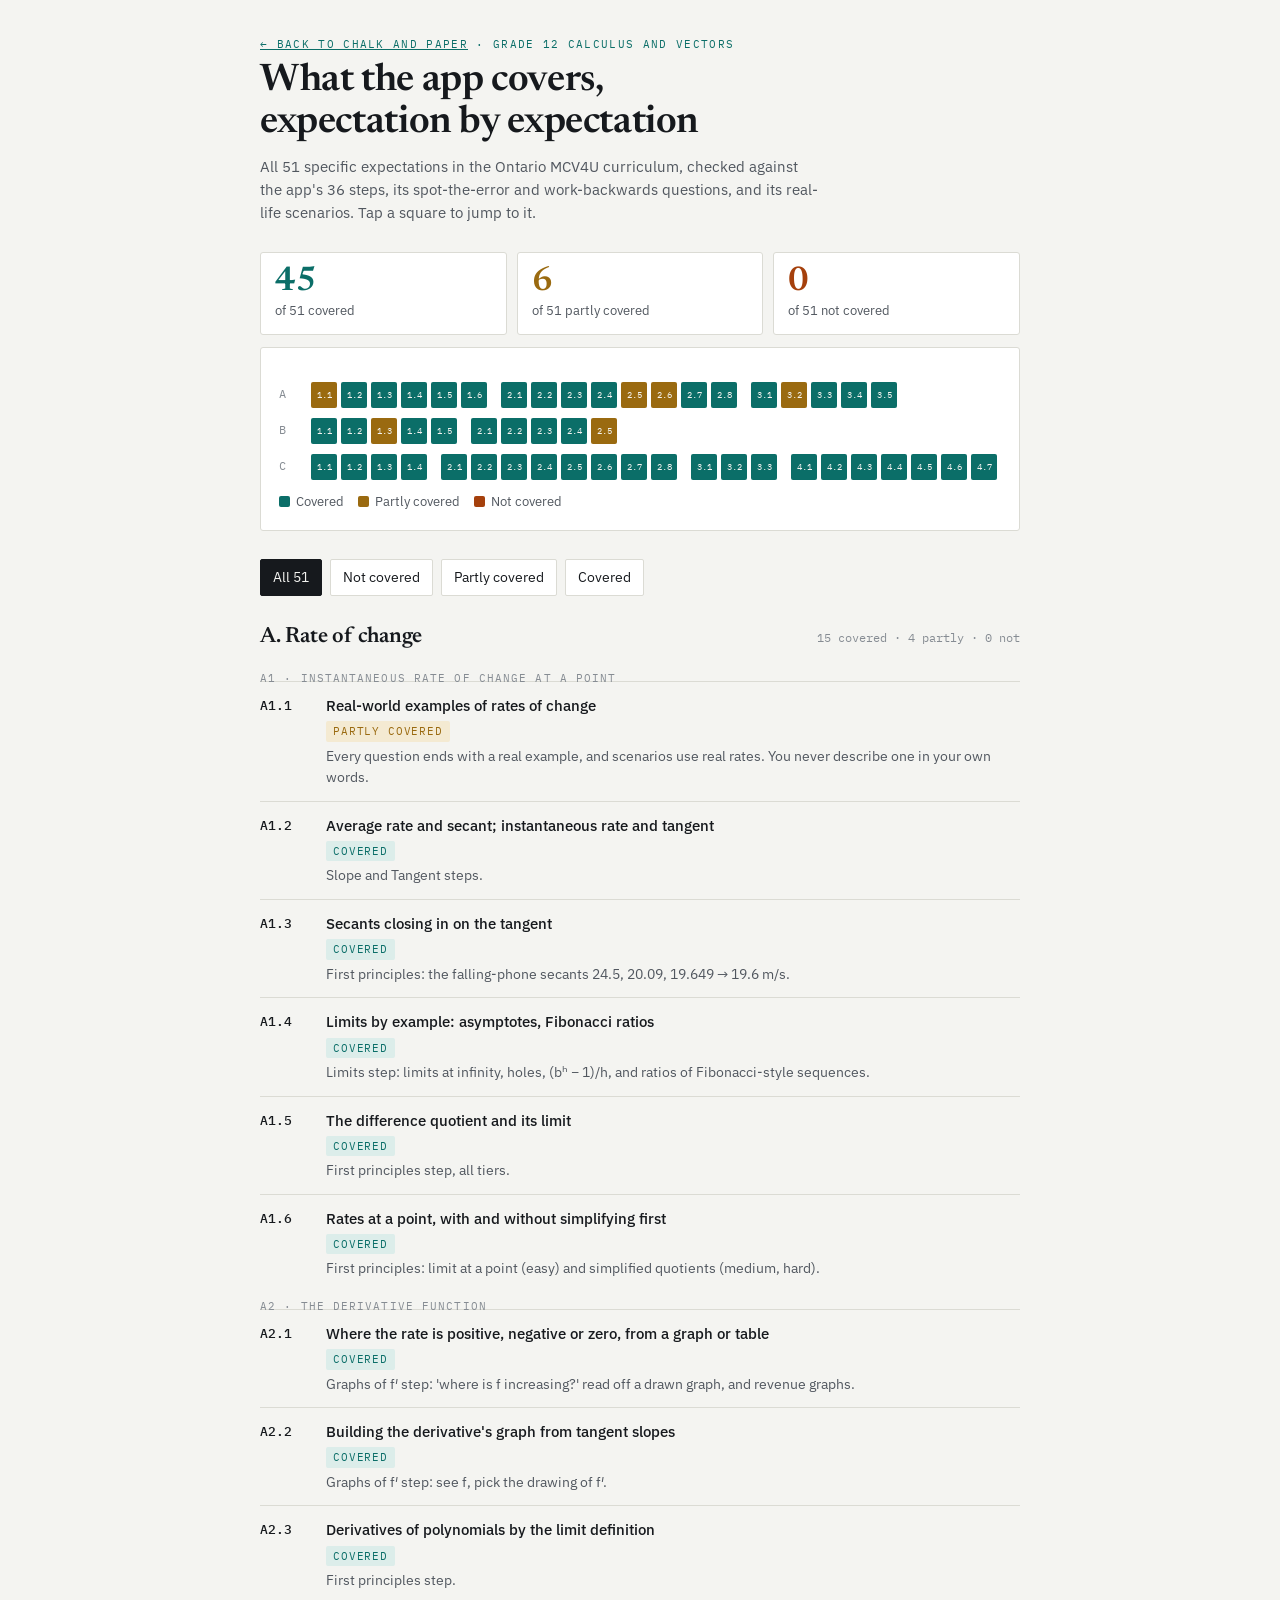
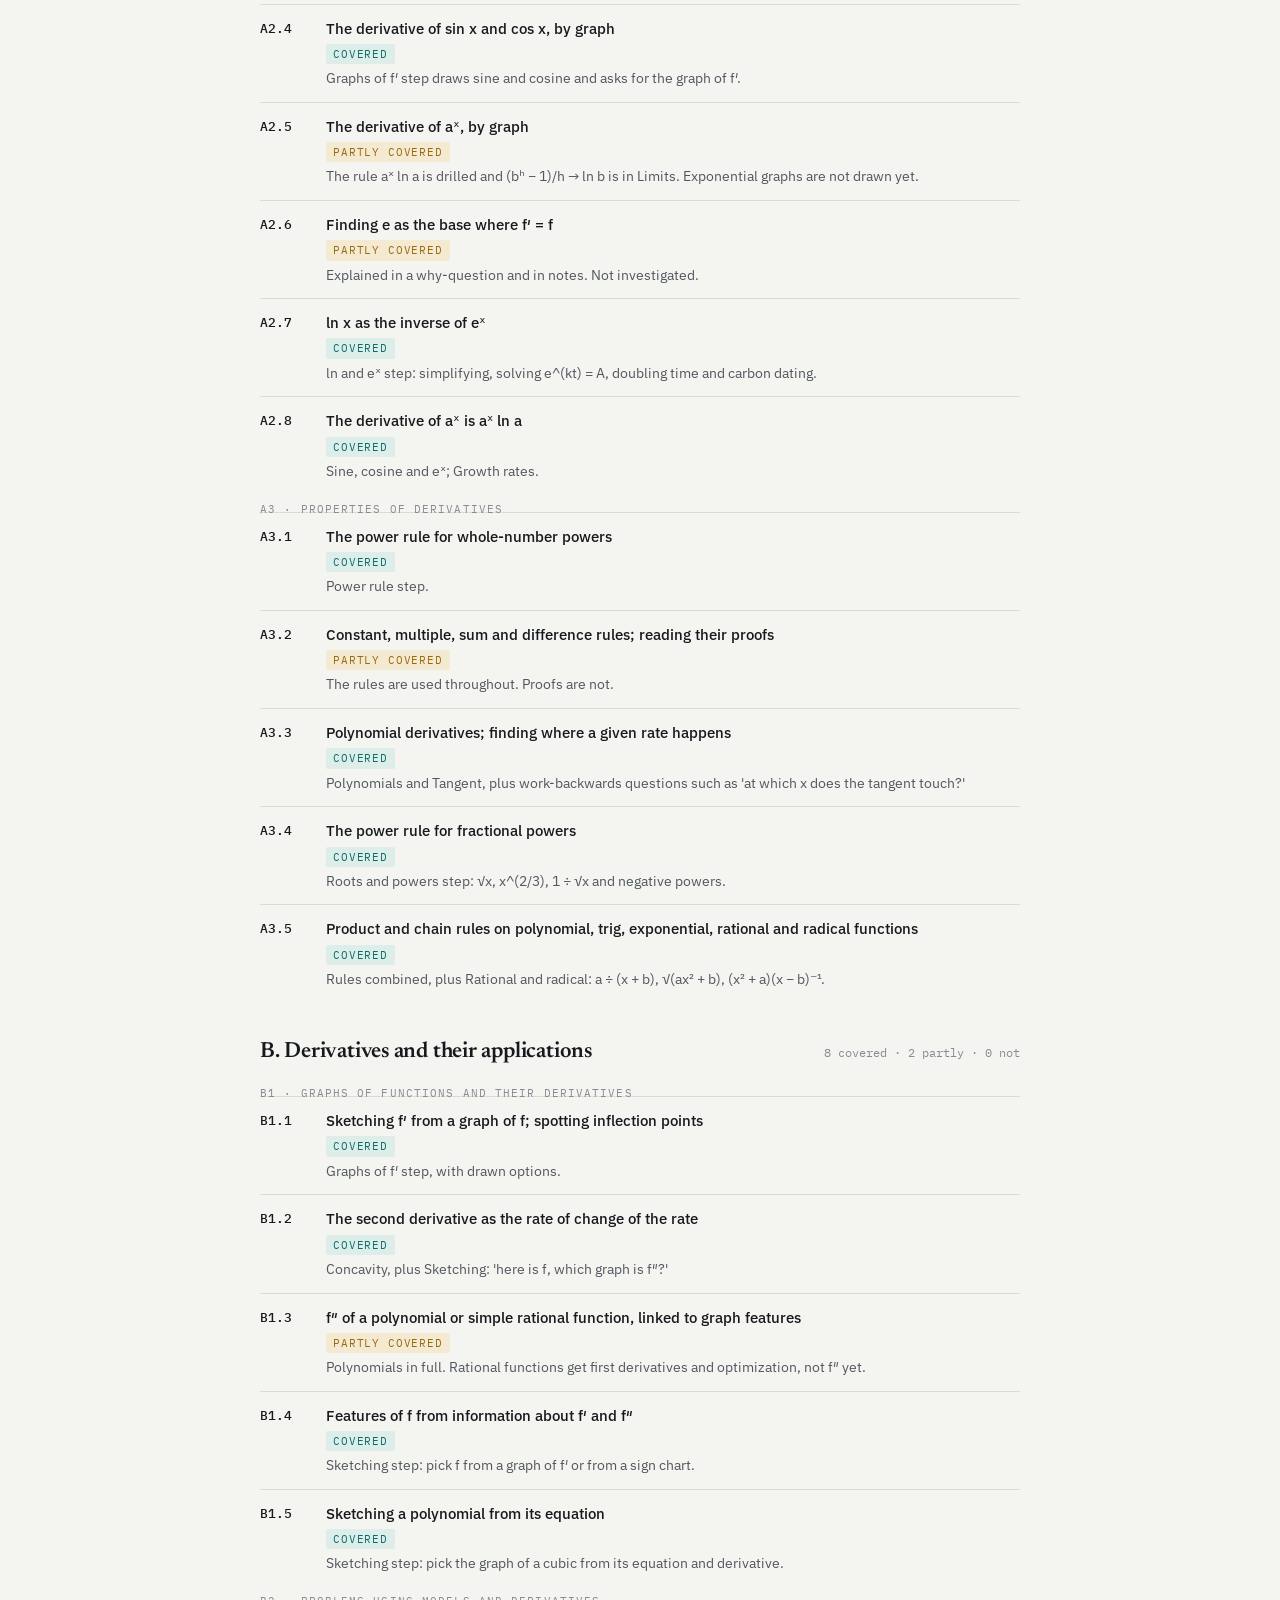
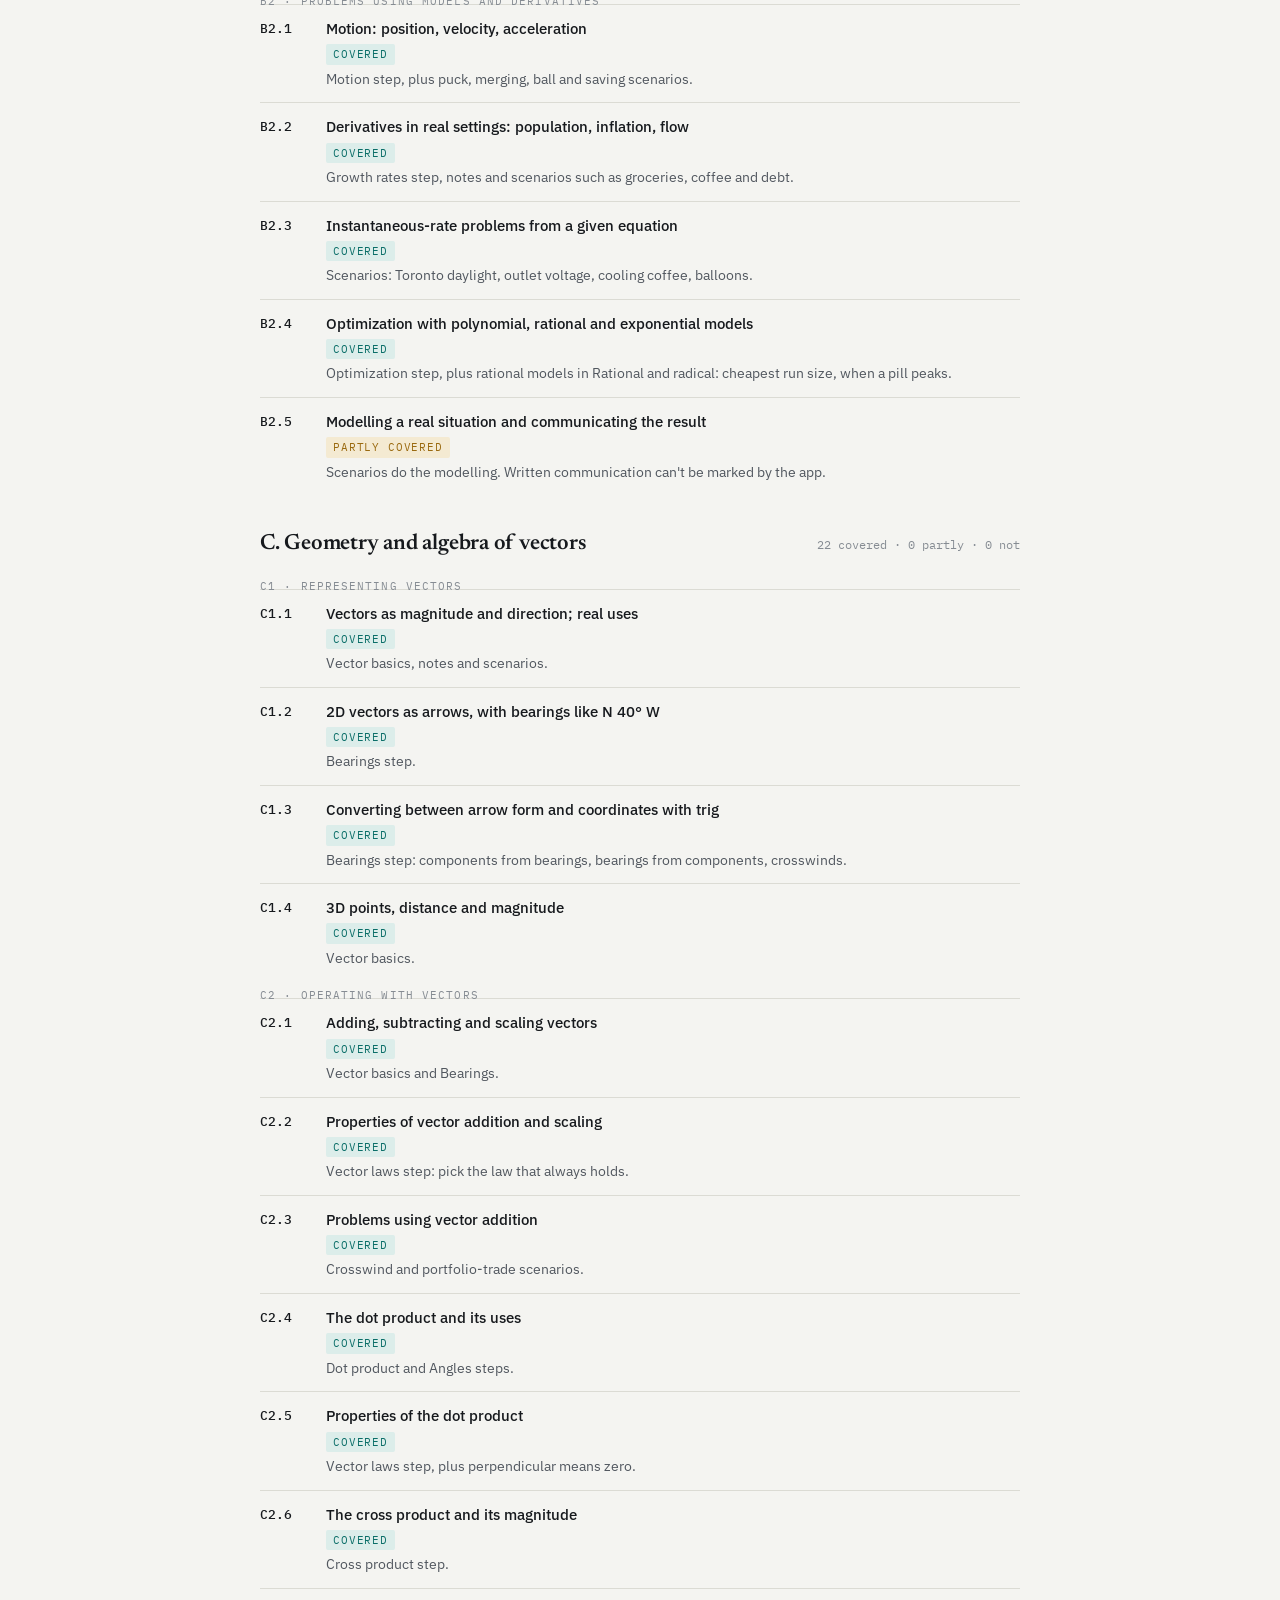
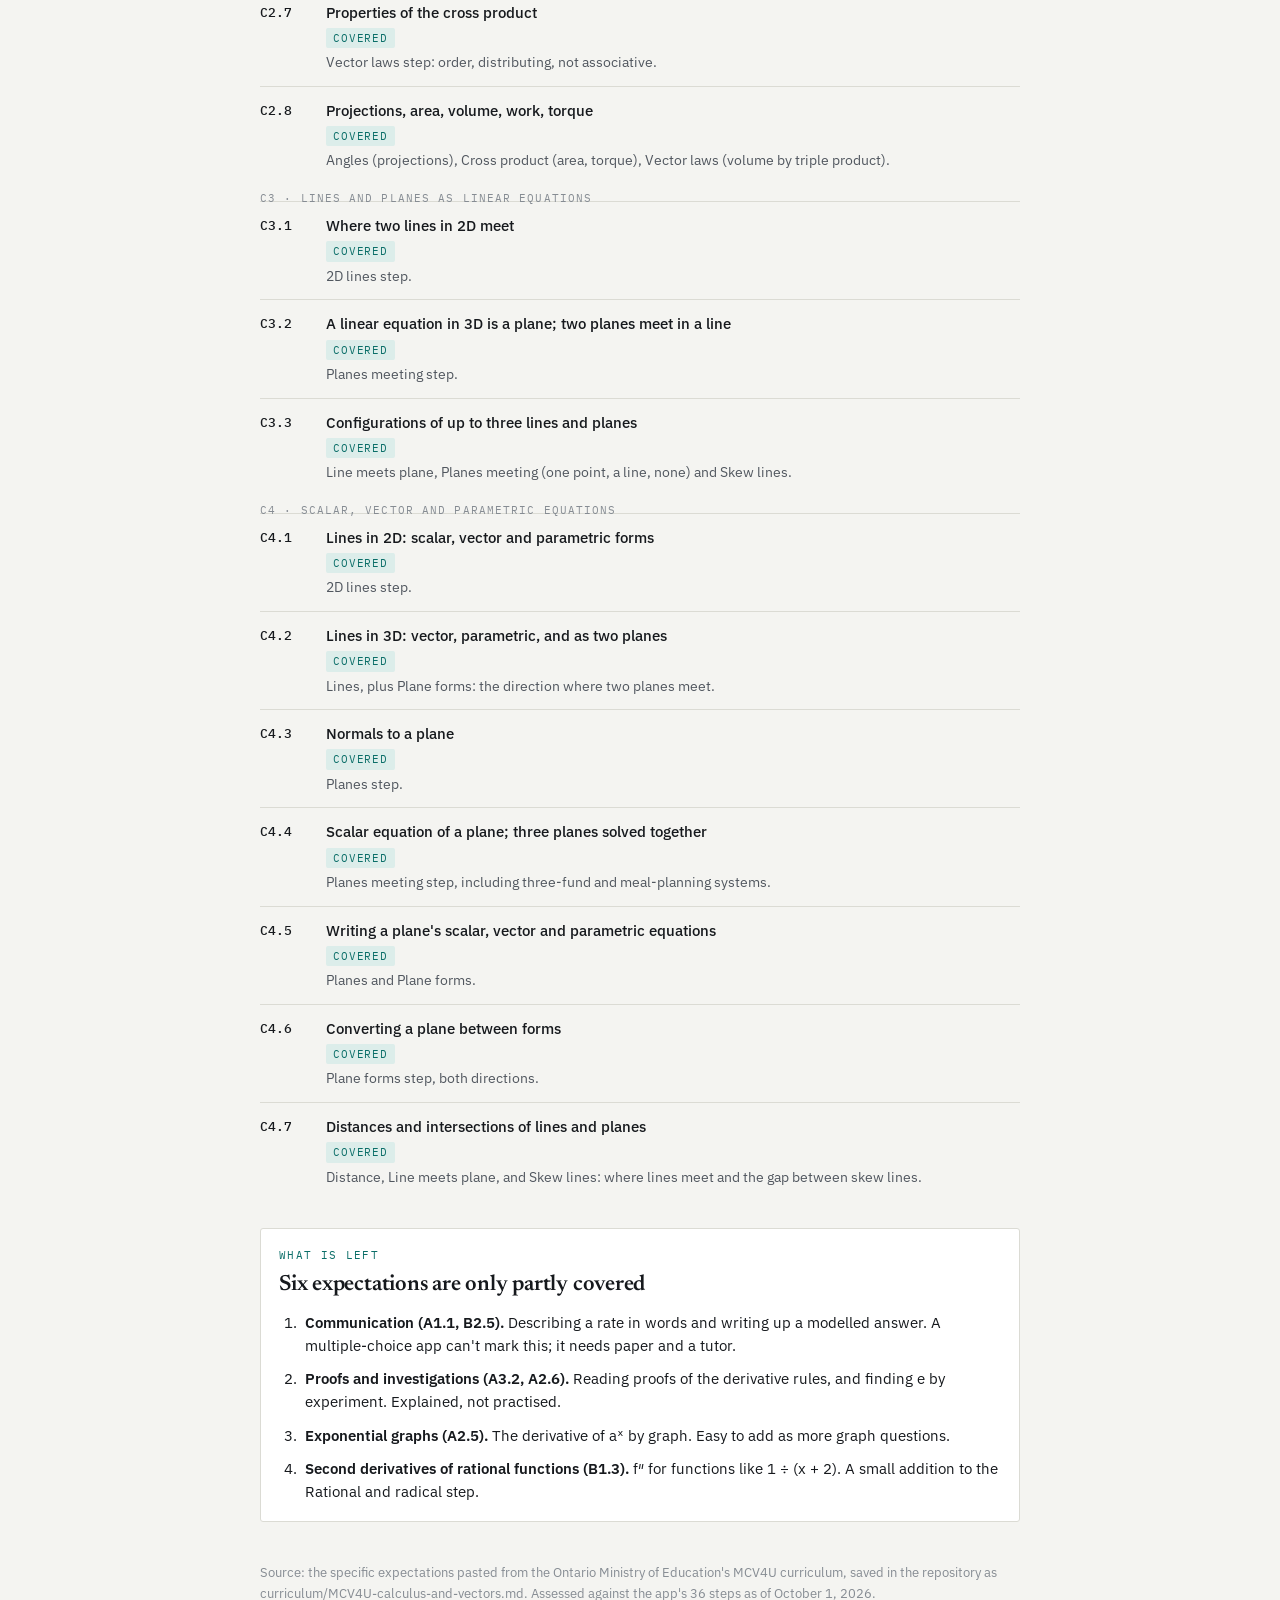
==== docs/coverage.html @ a07ef265 "Put the MCV4U coverage map on the site, linked from Progress and Units Co-Authored-By: Claude Opus 5" ====
<!doctype html>
<html lang="en">
<head>
<meta charset="utf-8">
<meta name="viewport" content="width=device-width, initial-scale=1, viewport-fit=cover">
<title>MCV4U Coverage Map · Chalk and Paper</title>
<meta name="description" content="All 51 Ontario MCV4U specific expectations, and what Chalk and Paper covers.">
<link rel="icon" href="icon.svg" type="image/svg+xml">
<meta name="theme-color" content="#0B6E68">
<link rel="preconnect" href="https://fonts.googleapis.com">
<link rel="preconnect" href="https://fonts.gstatic.com" crossorigin>
<link rel="stylesheet" href="https://fonts.googleapis.com/css2?family=Newsreader:opsz,wght@6..72,500;6..72,600&family=IBM+Plex+Sans:wght@400;500;600&family=IBM+Plex+Mono:wght@400;500&display=swap">
<style>
/* Layout: one reading column; a 51-cell strip as the at-a-glance map, then strands as lists of expectations with a status pill each. */
:root {
  --bg: #F4F4F1; --surface: #FFFFFF; --ink: #16191D; --ink-2: #51575F; --ink-3: #868C93; --line: #DBDBD4;
  --accent: #0B6E68; --accent-soft: #DCEDEA;
  --part: #9A6A10; --part-soft: #F4EAD2;
  --miss: #A5400C; --miss-soft: #F6E4D8;
  --serif: "Newsreader", Georgia, "Times New Roman", serif;
  --sans: "IBM Plex Sans", system-ui, -apple-system, "Segoe UI", sans-serif;
  --mono: "IBM Plex Mono", ui-monospace, Menlo, Consolas, monospace;
}
@media (prefers-color-scheme: dark) { :root:not([data-theme="light"]) {
  --bg: #121419; --surface: #1A1D22; --ink: #E8E9EA; --ink-2: #A9AEB4; --ink-3: #7B8188; --line: #2C3138;
  --accent: #4FC7BC; --accent-soft: #15302D; --part: #DDB45E; --part-soft: #2E2612; --miss: #F0894A; --miss-soft: #33200F; color-scheme: dark } }
:root[data-theme="dark"] {
  --bg: #121419; --surface: #1A1D22; --ink: #E8E9EA; --ink-2: #A9AEB4; --ink-3: #7B8188; --line: #2C3138;
  --accent: #4FC7BC; --accent-soft: #15302D; --part: #DDB45E; --part-soft: #2E2612; --miss: #F0894A; --miss-soft: #33200F; color-scheme: dark }
* { box-sizing: border-box }
body { background: var(--bg); color: var(--ink); font-family: var(--sans); font-size: 15px; line-height: 1.55; padding-inline: 16px; padding-block: 28px 64px }
.wrap { max-width: 760px; margin: 0 auto; display: flex; flex-direction: column; gap: 28px }
h1, h2 { font-family: var(--serif); font-weight: 600; text-wrap: balance; margin: 0; letter-spacing: -.01em }
h1 { font-size: clamp(28px, 6vw, 38px); line-height: 1.1 }
h2 { font-size: 22px; line-height: 1.2 }
.eyebrow { font-family: var(--mono); font-size: 11px; letter-spacing: .12em; text-transform: uppercase; color: var(--accent); margin: 0 0 8px }
.lede { color: var(--ink-2); max-width: 62ch; margin: 10px 0 0 }
.panel { background: var(--surface); border: 1px solid var(--line); border-radius: 3px; padding: 18px }
/* totals */
.totals { display: grid; grid-template-columns: repeat(3, minmax(0, 1fr)); gap: 10px }
.tot { display: flex; flex-direction: column; gap: 2px; padding: 12px 14px; border-radius: 3px; border: 1px solid var(--line); background: var(--surface) }
.tot .n { font-family: var(--serif); font-size: 34px; font-weight: 600; line-height: 1; font-variant-numeric: tabular-nums }
.tot .k { font-size: 13px; color: var(--ink-2) }
.tot.c .n { color: var(--accent) } .tot.p .n { color: var(--part) } .tot.m .n { color: var(--miss) }
/* the strip */
.strip { display: flex; flex-direction: column; gap: 10px; margin-top: 16px }
.srow { display: grid; grid-template-columns: 22px minmax(0, 1fr); gap: 10px; align-items: center }
.srow .lab { font-family: var(--mono); font-size: 12px; color: var(--ink-3) }
.cells { display: flex; flex-wrap: wrap; gap: 4px }
.cell { width: 26px; height: 26px; border-radius: 2px; border: 0; padding: 0; cursor: pointer; font-family: var(--mono); font-size: 8.5px; color: var(--bg); display: flex; align-items: center; justify-content: center; text-decoration: none }
.cell.c { background: var(--accent) } .cell.p { background: var(--part) } .cell.m { background: var(--miss) }
.cell:focus-visible, .chip:focus-visible { outline: 2px solid var(--ink); outline-offset: 2px }
.gap { width: 6px }
.legend { display: flex; flex-wrap: wrap; gap: 14px; font-size: 13px; color: var(--ink-2); margin-top: 12px }
.legend i { display: inline-block; width: 11px; height: 11px; border-radius: 2px; margin-right: 6px; vertical-align: -1px }
/* filter */
.chips { display: flex; flex-wrap: wrap; gap: 8px }
.chip { font: inherit; font-size: 13.5px; padding: 7px 12px; min-height: 36px; border-radius: 2px; border: 1px solid var(--line); background: var(--surface); color: var(--ink); cursor: pointer }
.chip[aria-pressed="true"] { background: var(--ink); color: var(--bg); border-color: var(--ink) }
/* strands */
.strand { display: flex; flex-direction: column; gap: 14px }
.shead { display: flex; justify-content: space-between; align-items: baseline; gap: 12px; flex-wrap: wrap }
.shead .sum { font-family: var(--mono); font-size: 12px; color: var(--ink-3) }
.group { font-family: var(--mono); font-size: 11px; letter-spacing: .1em; text-transform: uppercase; color: var(--ink-3); margin: 6px 0 -6px }
.ex { display: grid; grid-template-columns: 52px minmax(0, 1fr); gap: 4px 14px; padding: 12px 0; border-top: 1px solid var(--line) }
.ex .code { font-family: var(--mono); font-size: 13px; font-weight: 500; padding-top: 2px; font-variant-numeric: tabular-nums }
.ex .body { min-width: 0; display: flex; flex-direction: column; gap: 4px }
.ex .what { font-weight: 500 }
.ex .note { color: var(--ink-2); font-size: 14px }
.pill { align-self: flex-start; font-family: var(--mono); font-size: 10.5px; letter-spacing: .08em; text-transform: uppercase; padding: 2px 7px; border-radius: 2px }
.pill.c { background: var(--accent-soft); color: var(--accent) } .pill.p { background: var(--part-soft); color: var(--part) } .pill.m { background: var(--miss-soft); color: var(--miss) }
.ex.flash { animation: flash 1.4s ease-out }
@keyframes flash { from { background: var(--accent-soft) } to { background: transparent } }
@media (prefers-reduced-motion: reduce) { .ex.flash { animation: none } }
/* next */
ol.next { margin: 12px 0 0; padding-left: 22px; display: flex; flex-direction: column; gap: 10px }
ol.next li { padding-left: 4px }
ol.next b { font-weight: 600 }
.small { font-size: 13px; color: var(--ink-3) }
@media (max-width: 480px) { .tot .n { font-size: 28px } .ex { grid-template-columns: 44px minmax(0, 1fr) } }
</style>
</head>
<body>

<div class="wrap">
  <header>
    <p class="eyebrow"><a href="./#progress" style="color:inherit">← Back to Chalk and Paper</a> · Grade 12 Calculus and Vectors</p>
    <h1>What the app covers, expectation by expectation</h1>
    <p class="lede">All 51 specific expectations in the Ontario MCV4U curriculum, checked against the app's 36 steps, its spot-the-error and work-backwards questions, and its real-life scenarios. Tap a square to jump to it.</p>
  </header>

  <section aria-label="Totals">
    <div class="totals" id="totals"></div>
    <div class="panel" style="margin-top:12px">
      <div class="strip" id="strip"></div>
      <div class="legend"><span><i style="background:var(--accent)"></i>Covered</span><span><i style="background:var(--part)"></i>Partly covered</span><span><i style="background:var(--miss)"></i>Not covered</span></div>
    </div>
  </section>

  <section aria-label="Filter" class="chips" id="chips"></section>

  <div id="strands" style="display:flex;flex-direction:column;gap:36px"></div>

  <section class="panel">
    <p class="eyebrow">What is left</p>
    <h2>Six expectations are only partly covered</h2>
    <ol class="next">
      <li><b>Communication (A1.1, B2.5).</b> Describing a rate in words and writing up a modelled answer. A multiple-choice app can't mark this; it needs paper and a tutor.</li>
      <li><b>Proofs and investigations (A3.2, A2.6).</b> Reading proofs of the derivative rules, and finding e by experiment. Explained, not practised.</li>
      <li><b>Exponential graphs (A2.5).</b> The derivative of aˣ by graph. Easy to add as more graph questions.</li>
      <li><b>Second derivatives of rational functions (B1.3).</b> f″ for functions like 1 ÷ (x + 2). A small addition to the Rational and radical step.</li>
    </ol>
  </section>

  <p class="small">Source: the specific expectations pasted from the Ontario Ministry of Education's MCV4U curriculum, saved in the repository as curriculum/MCV4U-calculus-and-vectors.md. Assessed against the app's 36 steps as of October 1, 2026.</p>
</div>

<script>
const STRANDS = {
  A: { name: "Rate of change", groups: { A1: "Instantaneous rate of change at a point", A2: "The derivative function", A3: "Properties of derivatives" } },
  B: { name: "Derivatives and their applications", groups: { B1: "Graphs of functions and their derivatives", B2: "Problems using models and derivatives" } },
  C: { name: "Geometry and algebra of vectors", groups: { C1: "Representing vectors", C2: "Operating with vectors", C3: "Lines and planes as linear equations", C4: "Scalar, vector and parametric equations" } }
};
/* s: c covered, p partly, m missing */
const EX = [
  ["A1.1", "p", "Real-world examples of rates of change", "Every question ends with a real example, and scenarios use real rates. You never describe one in your own words."],
  ["A1.2", "c", "Average rate and secant; instantaneous rate and tangent", "Slope and Tangent steps."],
  ["A1.3", "c", "Secants closing in on the tangent", "First principles: the falling-phone secants 24.5, 20.09, 19.649 → 19.6 m/s."],
  ["A1.4", "c", "Limits by example: asymptotes, Fibonacci ratios", "Limits step: limits at infinity, holes, (bʰ − 1)/h, and ratios of Fibonacci-style sequences."],
  ["A1.5", "c", "The difference quotient and its limit", "First principles step, all tiers."],
  ["A1.6", "c", "Rates at a point, with and without simplifying first", "First principles: limit at a point (easy) and simplified quotients (medium, hard)."],
  ["A2.1", "c", "Where the rate is positive, negative or zero, from a graph or table", "Graphs of f′ step: 'where is f increasing?' read off a drawn graph, and revenue graphs."],
  ["A2.2", "c", "Building the derivative's graph from tangent slopes", "Graphs of f′ step: see f, pick the drawing of f′."],
  ["A2.3", "c", "Derivatives of polynomials by the limit definition", "First principles step."],
  ["A2.4", "c", "The derivative of sin x and cos x, by graph", "Graphs of f′ step draws sine and cosine and asks for the graph of f′."],
  ["A2.5", "p", "The derivative of aˣ, by graph", "The rule aˣ ln a is drilled and (bʰ − 1)/h → ln b is in Limits. Exponential graphs are not drawn yet."],
  ["A2.6", "p", "Finding e as the base where f′ = f", "Explained in a why-question and in notes. Not investigated."],
  ["A2.7", "c", "ln x as the inverse of eˣ", "ln and eˣ step: simplifying, solving e^(kt) = A, doubling time and carbon dating."],
  ["A2.8", "c", "The derivative of aˣ is aˣ ln a", "Sine, cosine and eˣ; Growth rates."],
  ["A3.1", "c", "The power rule for whole-number powers", "Power rule step."],
  ["A3.2", "p", "Constant, multiple, sum and difference rules; reading their proofs", "The rules are used throughout. Proofs are not."],
  ["A3.3", "c", "Polynomial derivatives; finding where a given rate happens", "Polynomials and Tangent, plus work-backwards questions such as 'at which x does the tangent touch?'"],
  ["A3.4", "c", "The power rule for fractional powers", "Roots and powers step: √x, x^(2/3), 1 ÷ √x and negative powers."],
  ["A3.5", "c", "Product and chain rules on polynomial, trig, exponential, rational and radical functions", "Rules combined, plus Rational and radical: a ÷ (x + b), √(ax² + b), (x² + a)(x − b)⁻¹."],
  ["B1.1", "c", "Sketching f′ from a graph of f; spotting inflection points", "Graphs of f′ step, with drawn options."],
  ["B1.2", "c", "The second derivative as the rate of change of the rate", "Concavity, plus Sketching: 'here is f, which graph is f″?'"],
  ["B1.3", "p", "f″ of a polynomial or simple rational function, linked to graph features", "Polynomials in full. Rational functions get first derivatives and optimization, not f″ yet."],
  ["B1.4", "c", "Features of f from information about f′ and f″", "Sketching step: pick f from a graph of f′ or from a sign chart."],
  ["B1.5", "c", "Sketching a polynomial from its equation", "Sketching step: pick the graph of a cubic from its equation and derivative."],
  ["B2.1", "c", "Motion: position, velocity, acceleration", "Motion step, plus puck, merging, ball and saving scenarios."],
  ["B2.2", "c", "Derivatives in real settings: population, inflation, flow", "Growth rates step, notes and scenarios such as groceries, coffee and debt."],
  ["B2.3", "c", "Instantaneous-rate problems from a given equation", "Scenarios: Toronto daylight, outlet voltage, cooling coffee, balloons."],
  ["B2.4", "c", "Optimization with polynomial, rational and exponential models", "Optimization step, plus rational models in Rational and radical: cheapest run size, when a pill peaks."],
  ["B2.5", "p", "Modelling a real situation and communicating the result", "Scenarios do the modelling. Written communication can't be marked by the app."],
  ["C1.1", "c", "Vectors as magnitude and direction; real uses", "Vector basics, notes and scenarios."],
  ["C1.2", "c", "2D vectors as arrows, with bearings like N 40° W", "Bearings step."],
  ["C1.3", "c", "Converting between arrow form and coordinates with trig", "Bearings step: components from bearings, bearings from components, crosswinds."],
  ["C1.4", "c", "3D points, distance and magnitude", "Vector basics."],
  ["C2.1", "c", "Adding, subtracting and scaling vectors", "Vector basics and Bearings."],
  ["C2.2", "c", "Properties of vector addition and scaling", "Vector laws step: pick the law that always holds."],
  ["C2.3", "c", "Problems using vector addition", "Crosswind and portfolio-trade scenarios."],
  ["C2.4", "c", "The dot product and its uses", "Dot product and Angles steps."],
  ["C2.5", "c", "Properties of the dot product", "Vector laws step, plus perpendicular means zero."],
  ["C2.6", "c", "The cross product and its magnitude", "Cross product step."],
  ["C2.7", "c", "Properties of the cross product", "Vector laws step: order, distributing, not associative."],
  ["C2.8", "c", "Projections, area, volume, work, torque", "Angles (projections), Cross product (area, torque), Vector laws (volume by triple product)."],
  ["C3.1", "c", "Where two lines in 2D meet", "2D lines step."],
  ["C3.2", "c", "A linear equation in 3D is a plane; two planes meet in a line", "Planes meeting step."],
  ["C3.3", "c", "Configurations of up to three lines and planes", "Line meets plane, Planes meeting (one point, a line, none) and Skew lines."],
  ["C4.1", "c", "Lines in 2D: scalar, vector and parametric forms", "2D lines step."],
  ["C4.2", "c", "Lines in 3D: vector, parametric, and as two planes", "Lines, plus Plane forms: the direction where two planes meet."],
  ["C4.3", "c", "Normals to a plane", "Planes step."],
  ["C4.4", "c", "Scalar equation of a plane; three planes solved together", "Planes meeting step, including three-fund and meal-planning systems."],
  ["C4.5", "c", "Writing a plane's scalar, vector and parametric equations", "Planes and Plane forms."],
  ["C4.6", "c", "Converting a plane between forms", "Plane forms step, both directions."],
  ["C4.7", "c", "Distances and intersections of lines and planes", "Distance, Line meets plane, and Skew lines: where lines meet and the gap between skew lines."]
];
const LAB = { c: "Covered", p: "Partly covered", m: "Not covered" };
const esc = s => String(s).replace(/&/g, "&amp;").replace(/</g, "&lt;");
const id = c => "x-" + c.replace(".", "-");
let filter = "all";
try { filter = localStorage.getItem("mcv4u-filter") || "all"; } catch (e) {}

function totals() {
  const n = k => EX.filter(e => e[1] === k).length;
  document.getElementById("totals").innerHTML = [["c", "covered"], ["p", "partly covered"], ["m", "not covered"]]
    .map(([k, w]) => '<div class="tot ' + k + '"><span class="n">' + n(k) + '</span><span class="k">of 51 ' + w + '</span></div>').join("");
}
function strip() {
  document.getElementById("strip").innerHTML = Object.keys(STRANDS).map(s => {
    const groups = Object.keys(STRANDS[s].groups);
    const cells = groups.map(g => EX.filter(e => e[0].startsWith(g + ".")).map(e =>
      '<a class="cell ' + e[1] + '" href="#' + id(e[0]) + '" title="' + e[0] + ' · ' + LAB[e[1]] + ' · ' + esc(e[2]) + '" aria-label="' + e[0] + ', ' + LAB[e[1]] + '">' + e[0].slice(1) + '</a>').join("")).join('<span class="gap"></span>');
    return '<div class="srow"><span class="lab">' + s + '</span><div class="cells">' + cells + '</div></div>';
  }).join("");
  document.querySelectorAll(".cell").forEach(a => a.addEventListener("click", ev => {
    const t = document.getElementById(a.getAttribute("href").slice(1));
    if (!t) return;
    ev.preventDefault();
    if (t.hidden) { setFilter("all"); }
    t.scrollIntoView({ behavior: matchMedia("(prefers-reduced-motion: reduce)").matches ? "auto" : "smooth", block: "center" });
    t.classList.remove("flash"); void t.offsetWidth; t.classList.add("flash");
  }));
}
function chips() {
  const opts = [["all", "All 51"], ["m", "Not covered"], ["p", "Partly covered"], ["c", "Covered"]];
  const el = document.getElementById("chips");
  el.innerHTML = opts.map(([k, w]) => '<button type="button" class="chip" id="f-' + k + '" data-f="' + k + '" aria-pressed="' + (filter === k) + '">' + w + '</button>').join("");
  el.querySelectorAll(".chip").forEach(b => b.addEventListener("click", () => setFilter(b.dataset.f)));
}
function setFilter(f) {
  filter = f;
  try { localStorage.setItem("mcv4u-filter", f); } catch (e) {}
  document.querySelectorAll(".chip").forEach(b => b.setAttribute("aria-pressed", String(b.dataset.f === f)));
  document.querySelectorAll(".ex").forEach(r => { r.hidden = f !== "all" && r.dataset.s !== f; });
  document.querySelectorAll(".group").forEach(g => { g.hidden = !Array.from(document.querySelectorAll('.ex[data-g="' + g.dataset.g + '"]')).some(r => !r.hidden); });
}
function strands() {
  document.getElementById("strands").innerHTML = Object.keys(STRANDS).map(s => {
    const mine = EX.filter(e => e[0][0] === s), n = k => mine.filter(e => e[1] === k).length;
    let h = '<section class="strand"><div class="shead"><h2>' + s + '. ' + STRANDS[s].name + '</h2><span class="sum">' + n("c") + ' covered · ' + n("p") + ' partly · ' + n("m") + ' not</span></div><div>';
    for (const g of Object.keys(STRANDS[s].groups)) {
      h += '<p class="group" data-g="' + g + '">' + g + ' · ' + STRANDS[s].groups[g] + '</p>';
      h += EX.filter(e => e[0].startsWith(g + ".")).map(e => '<div class="ex" id="' + id(e[0]) + '" data-s="' + e[1] + '" data-g="' + g + '"><span class="code">' + e[0] + '</span><div class="body"><span class="what">' + esc(e[2]) + '</span><span class="pill ' + e[1] + '">' + LAB[e[1]] + '</span><span class="note">' + esc(e[3]) + '</span></div></div>').join("");
    }
    return h + '</div></section>';
  }).join("");
}
totals(); strip(); chips(); strands(); setFilter(filter);
</script>

</body>
</html>
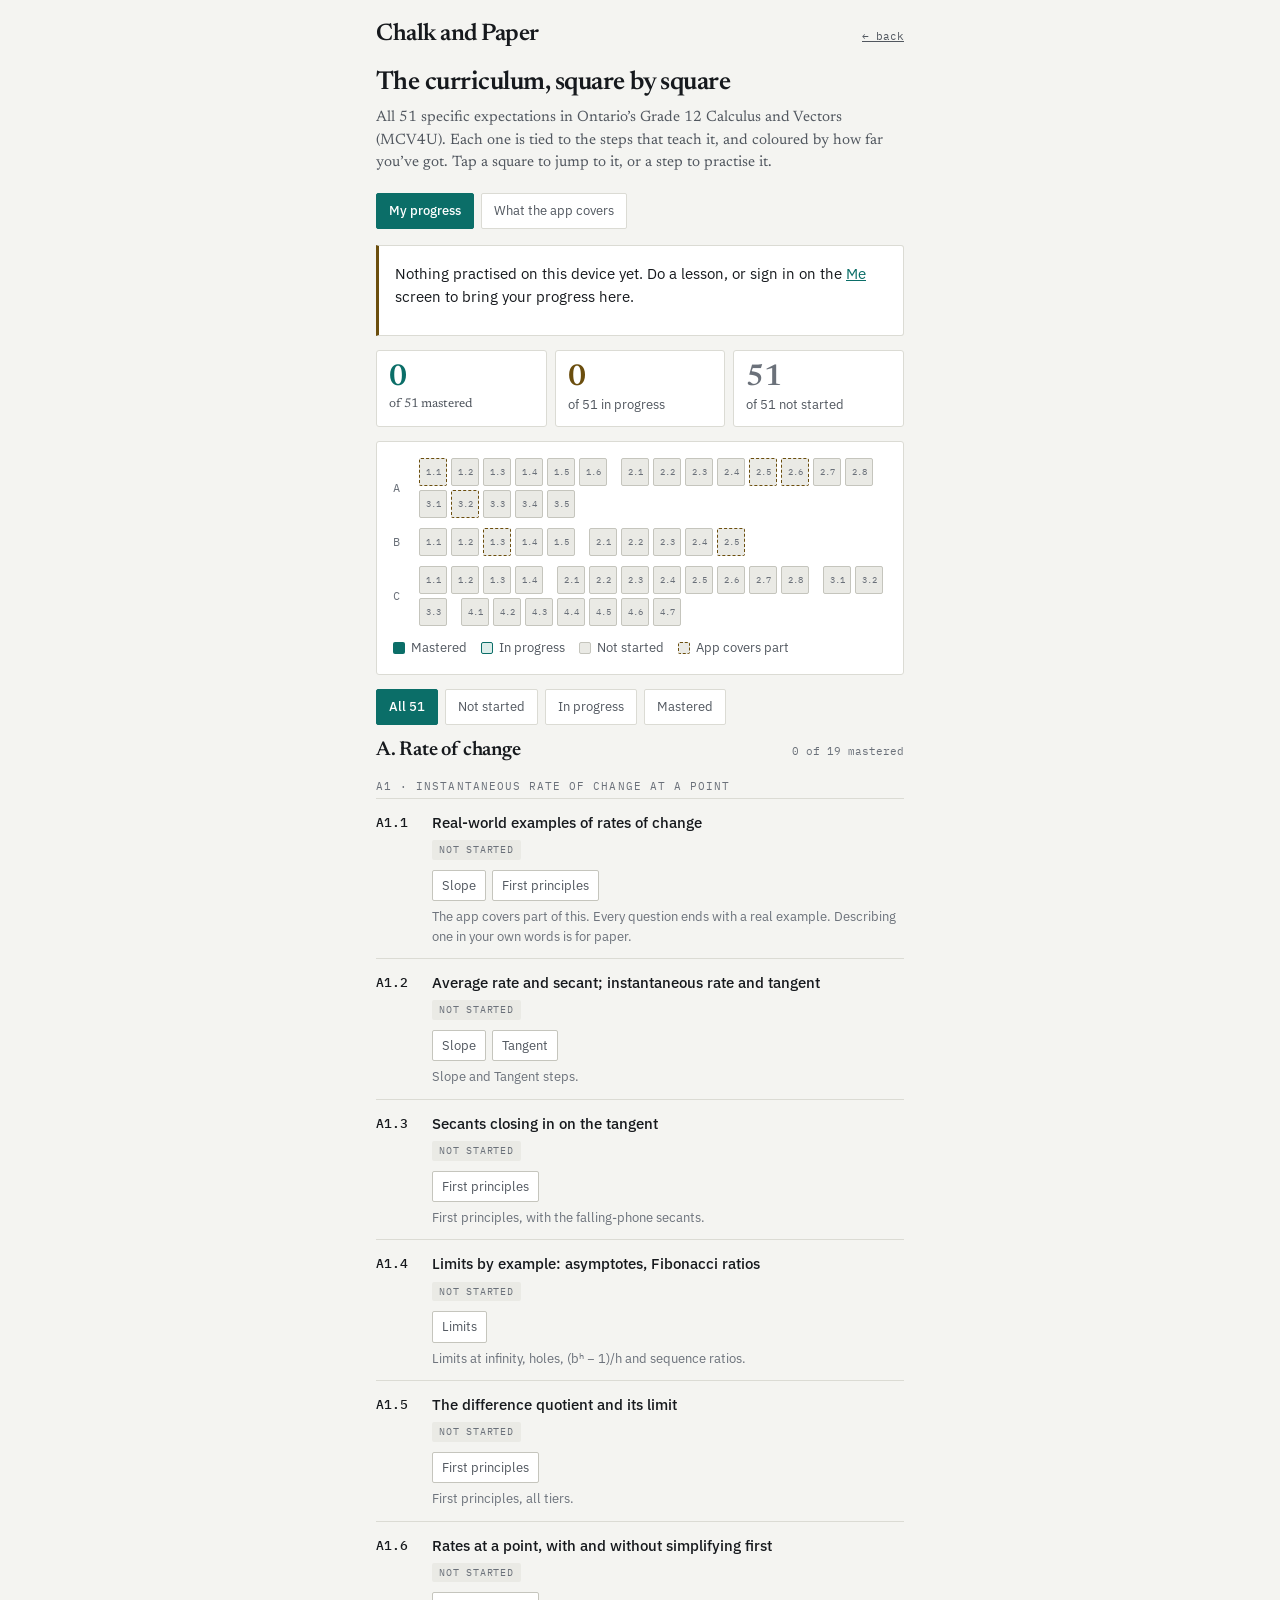
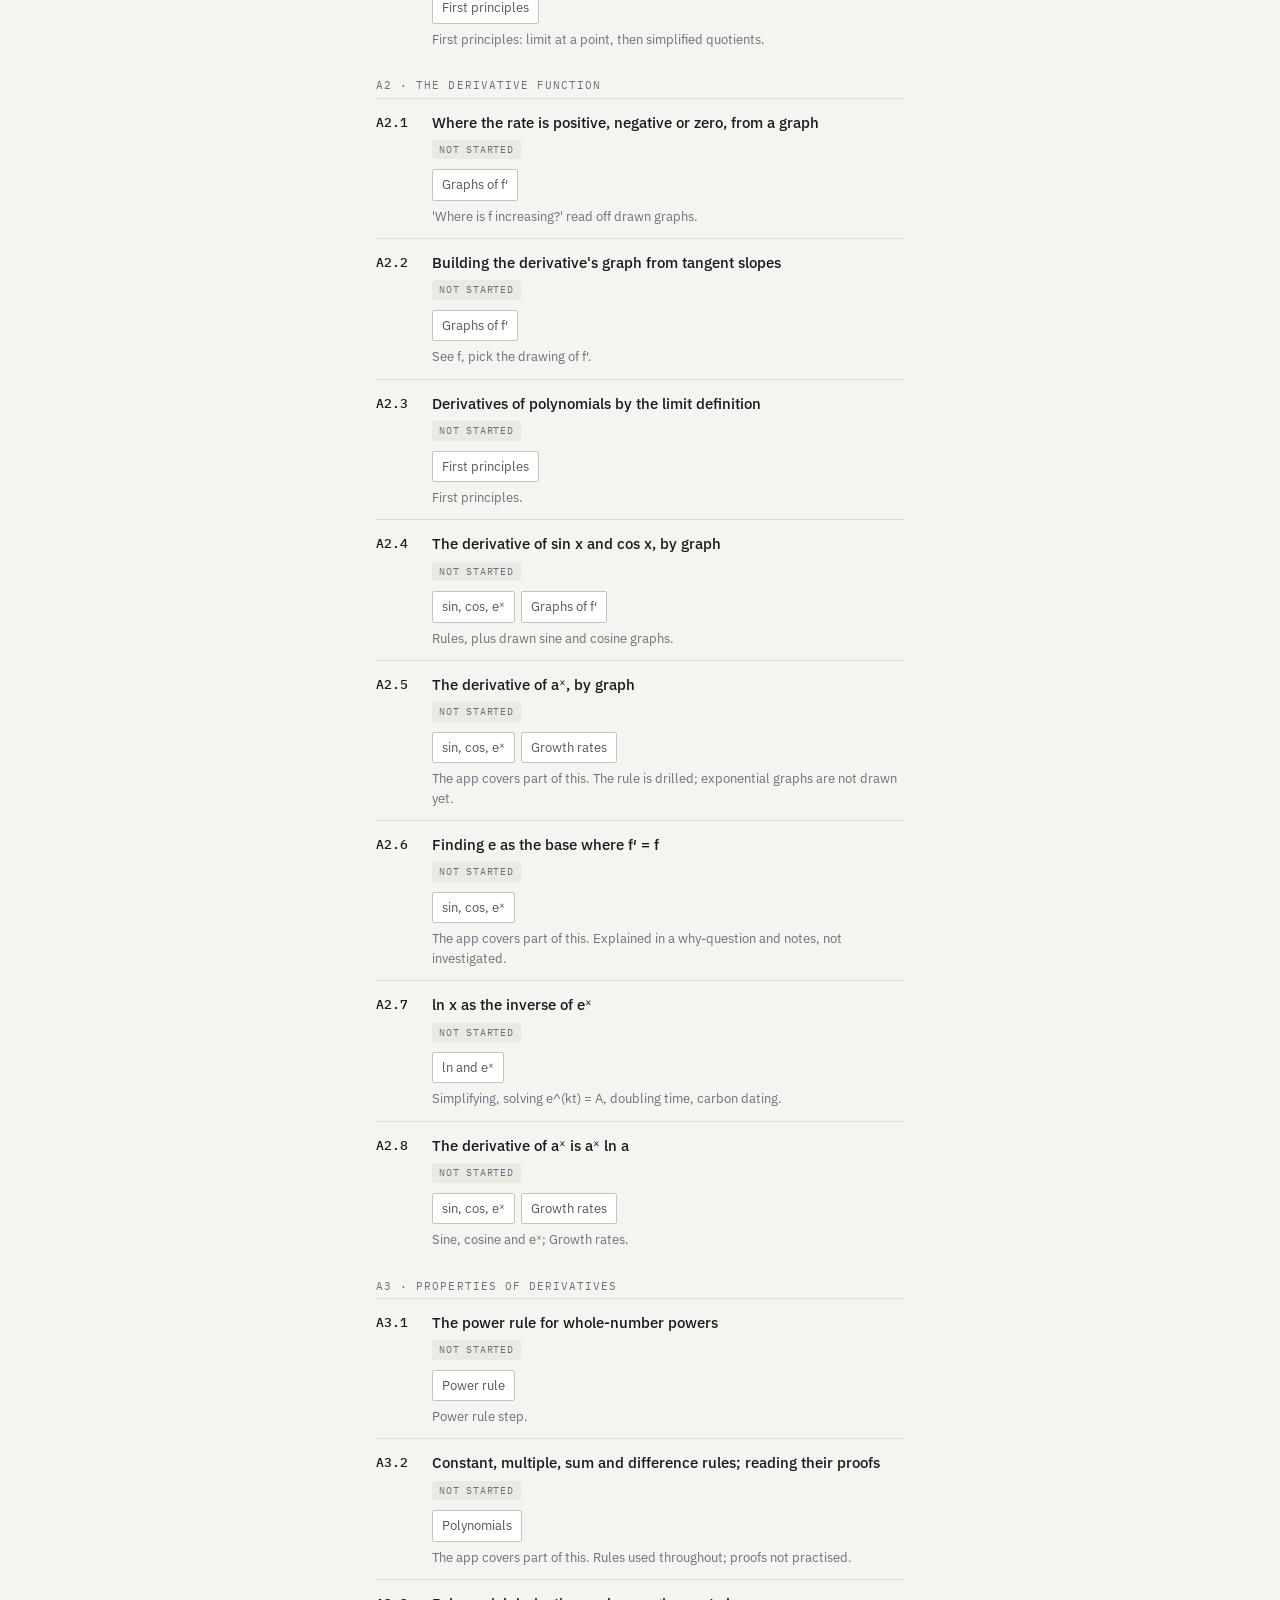
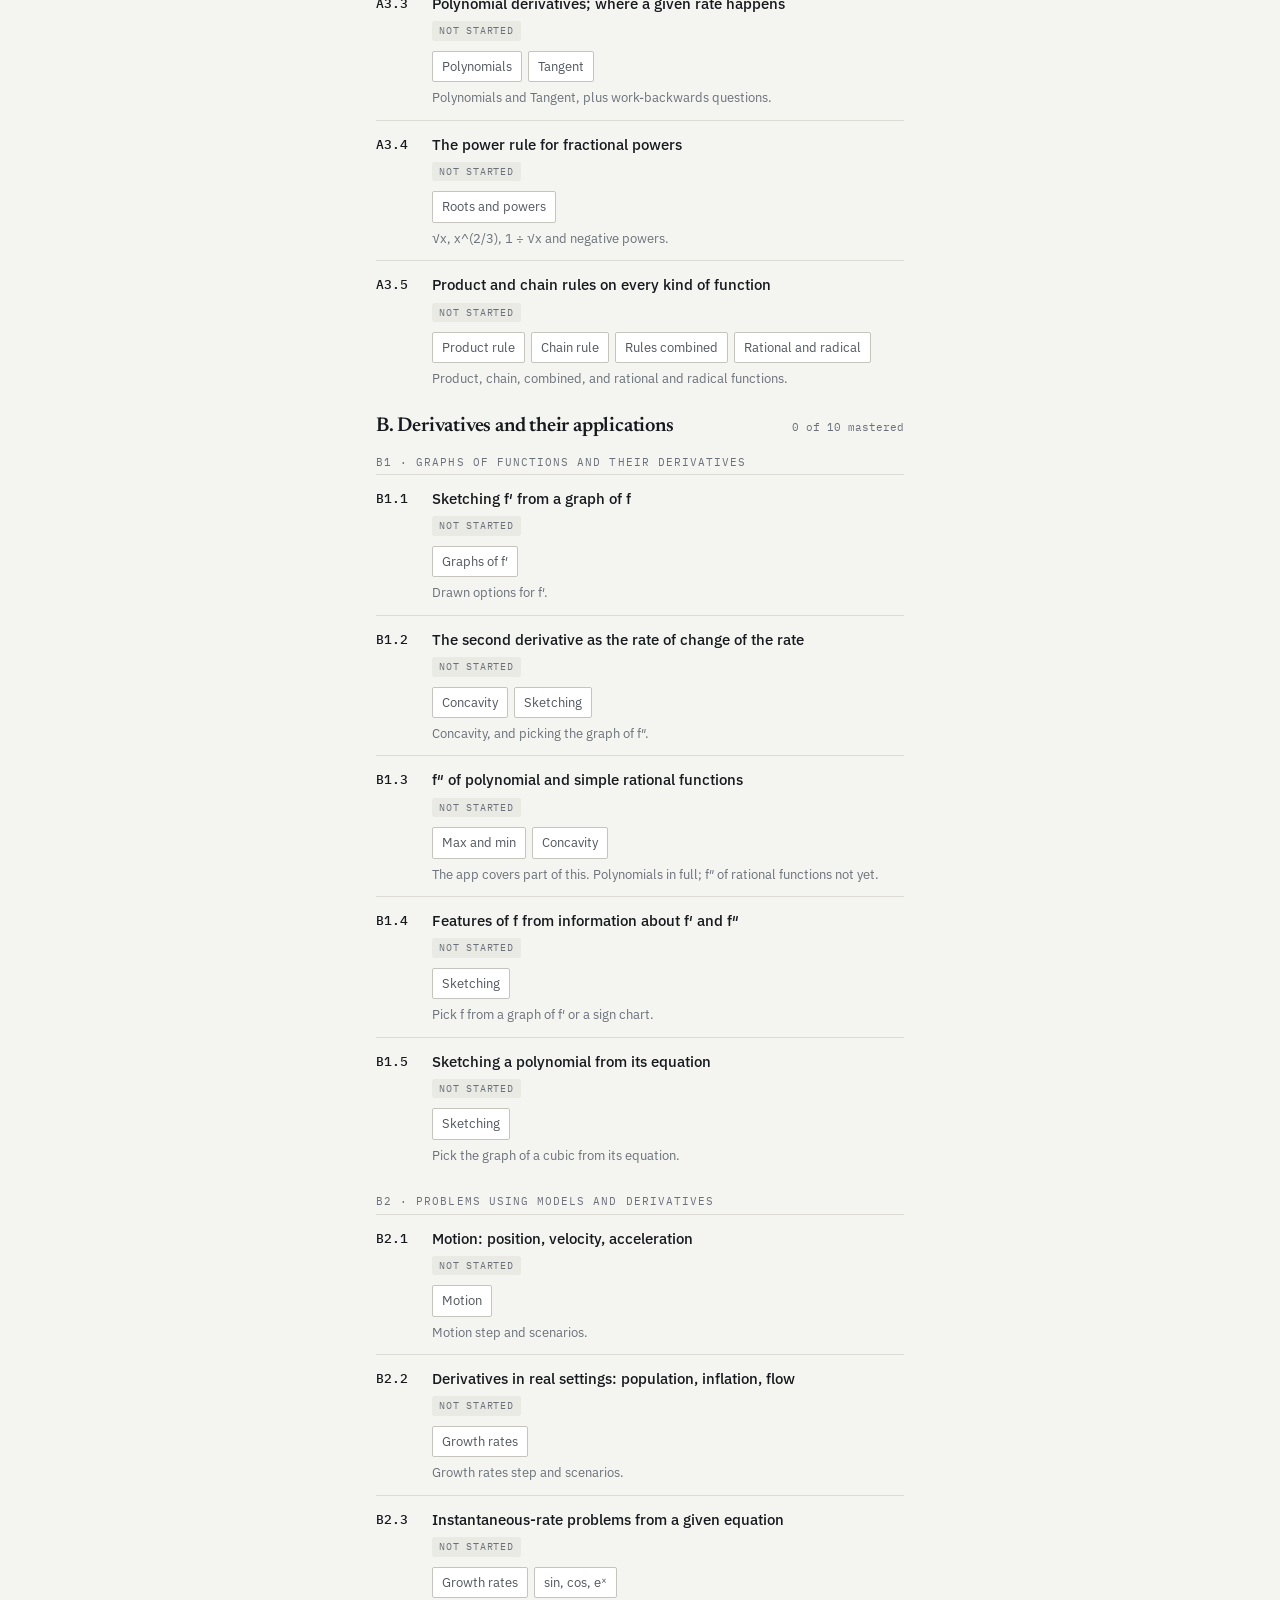
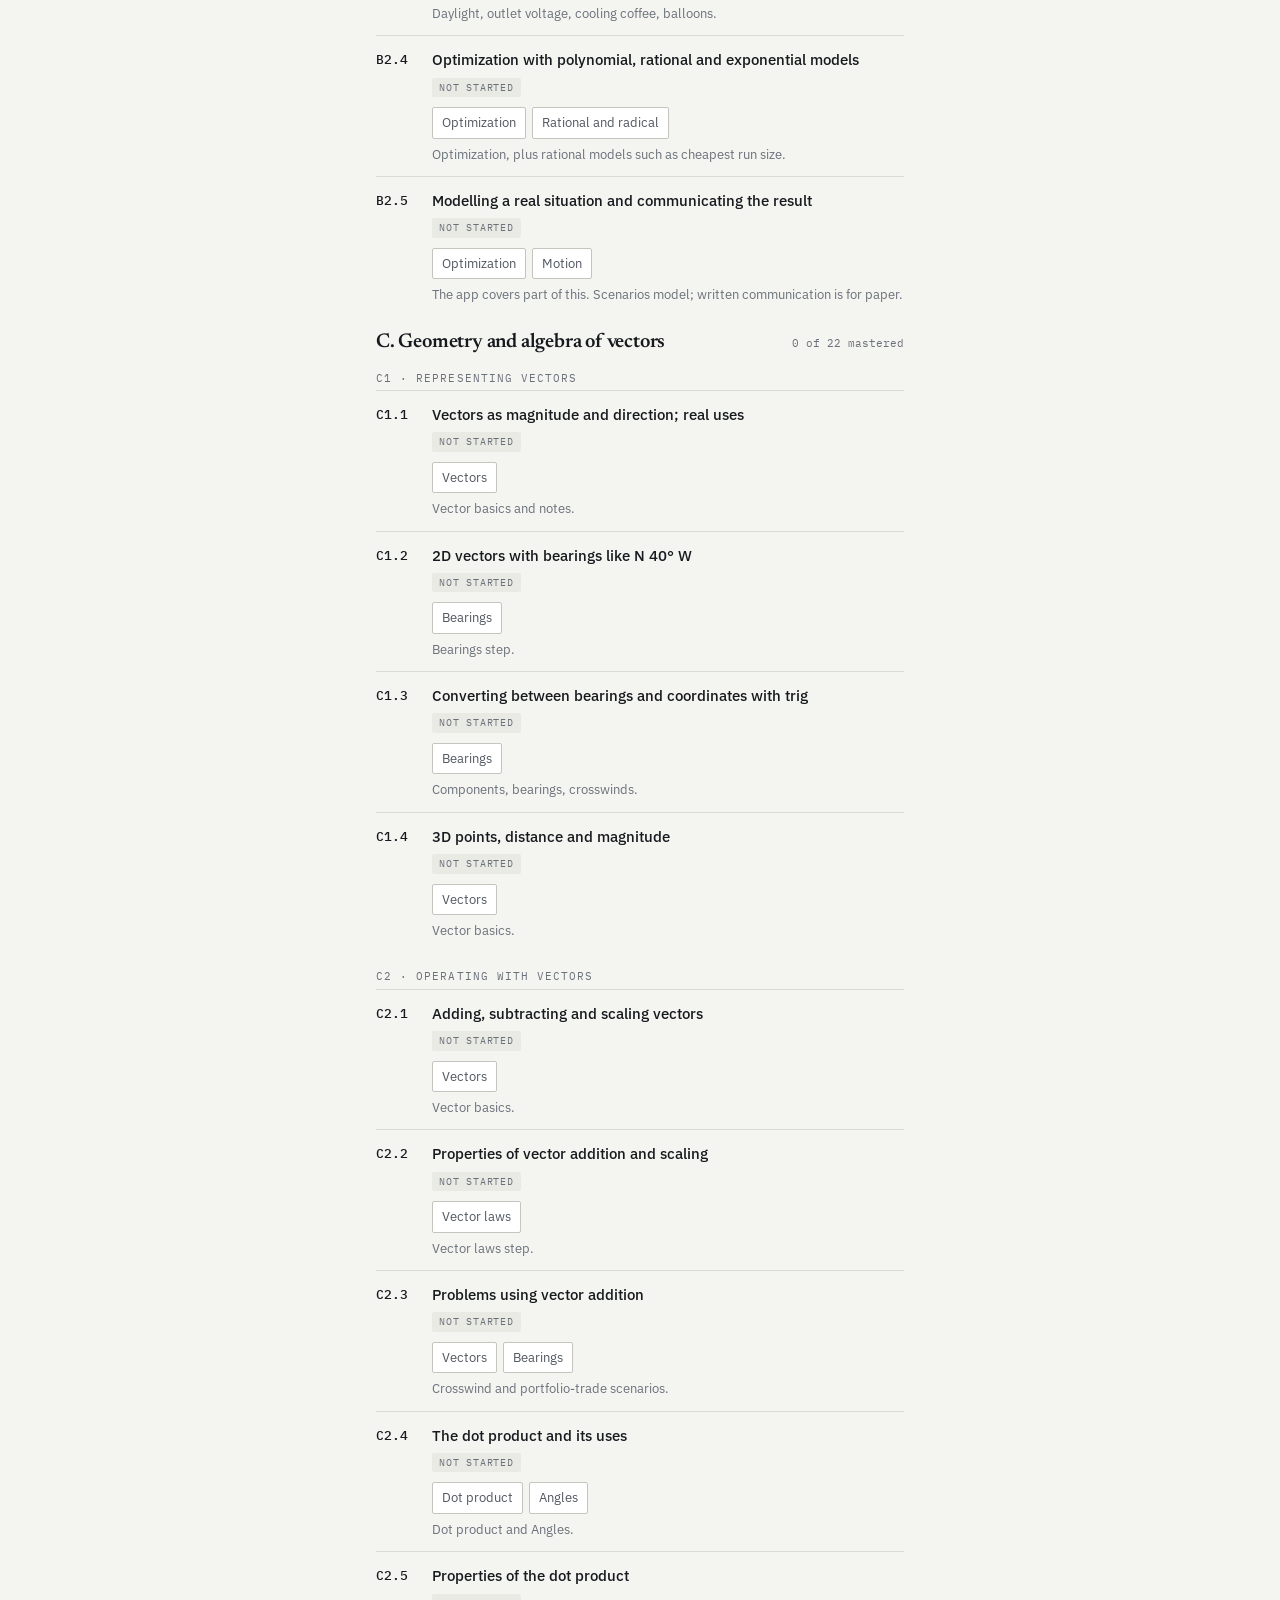
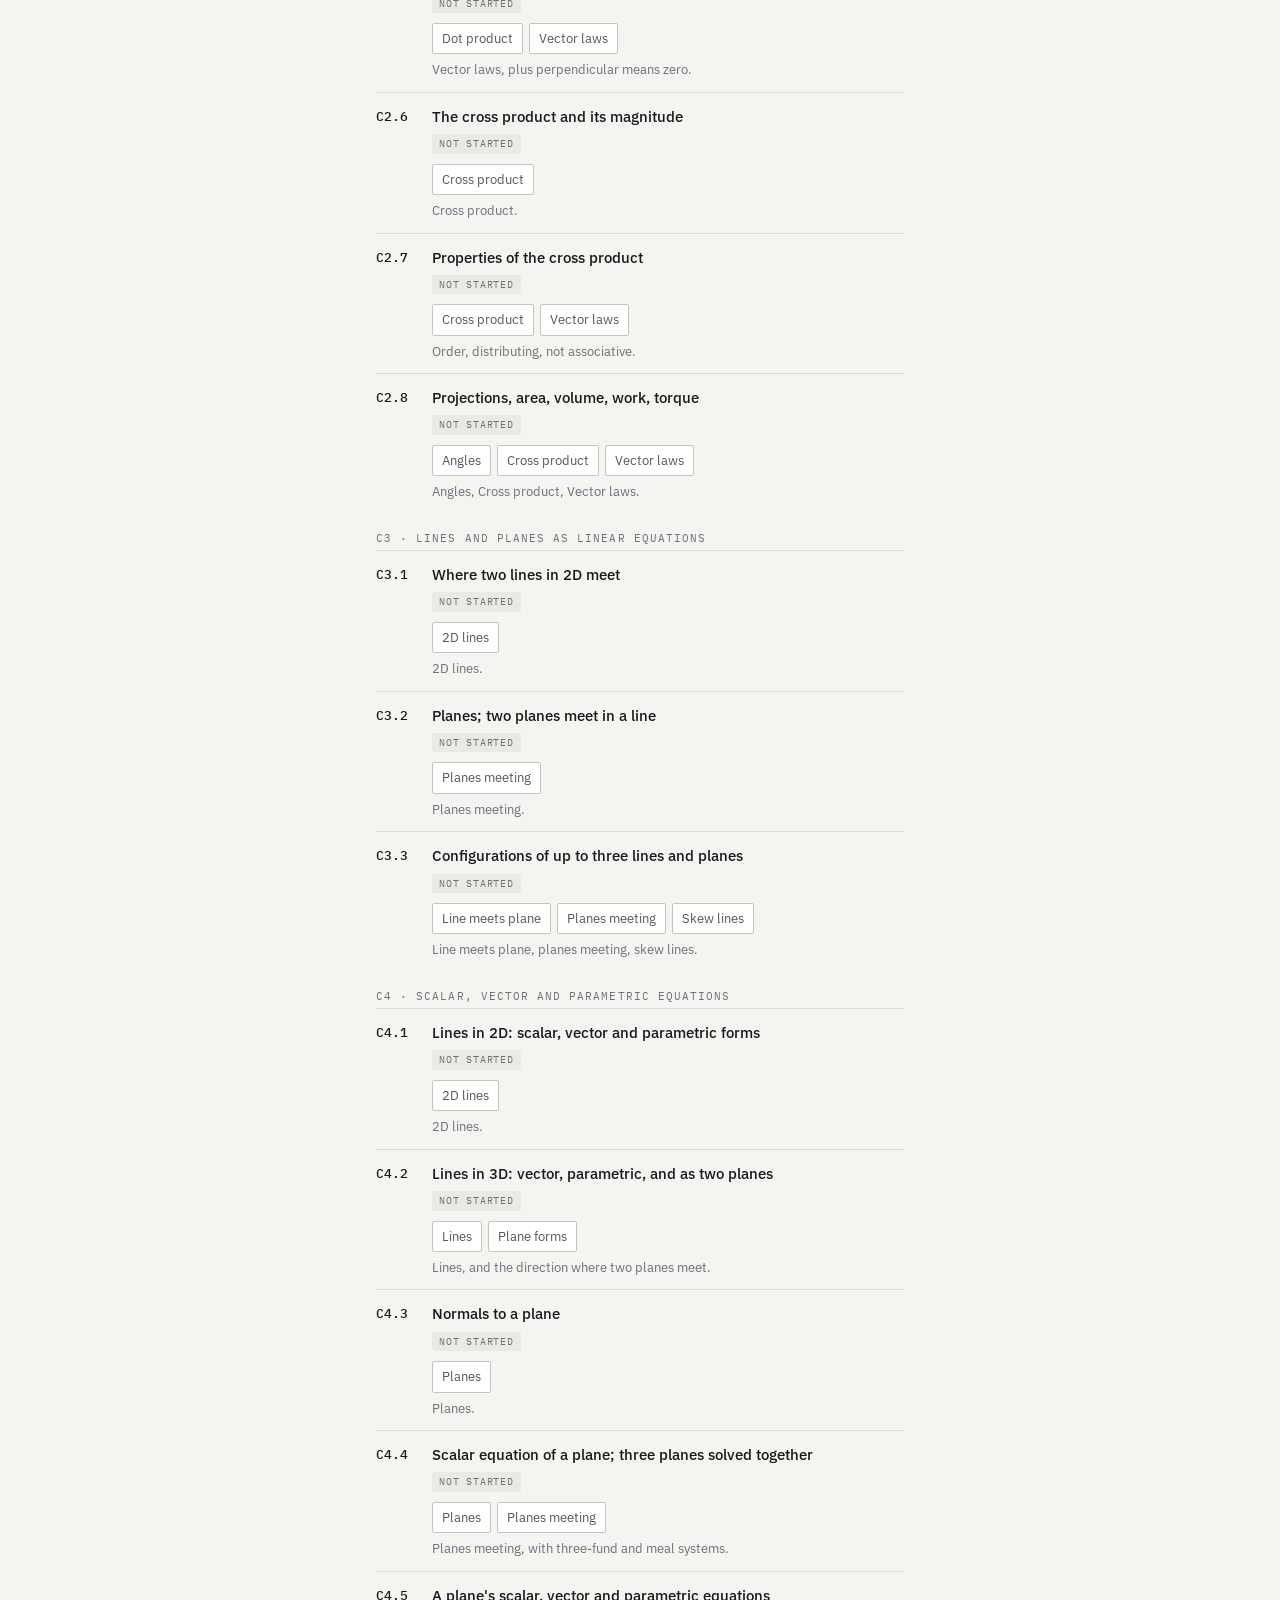
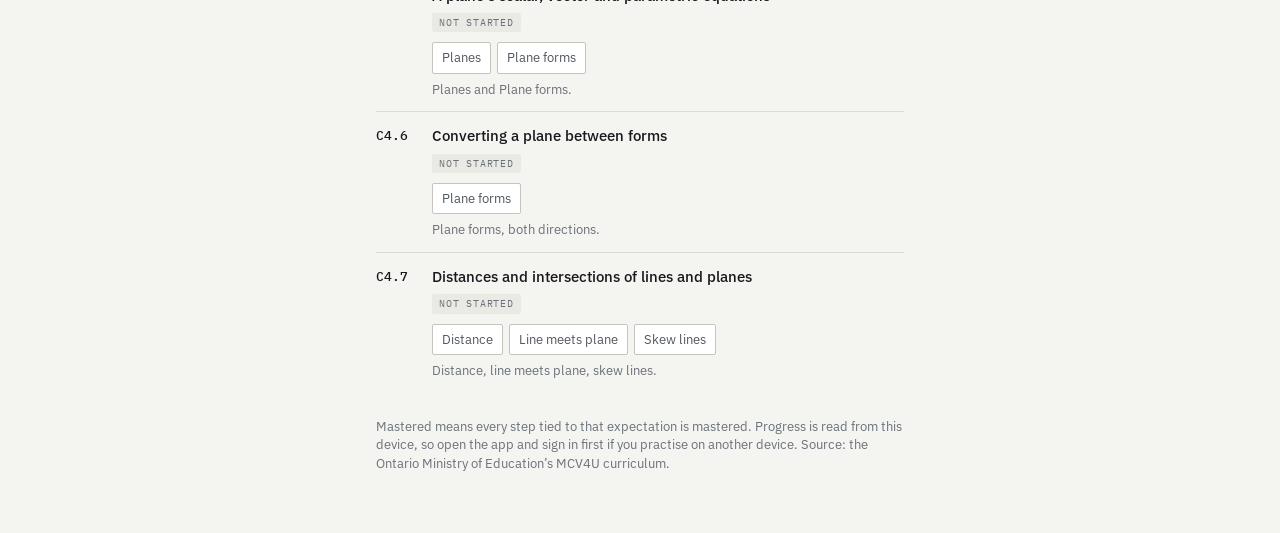
==== commit 03f902cf: "Make the curriculum map live: progress against all 51 expectations - coverage.js ties each MCV4U exp" ====
--- a/docs/coverage.html
+++ b/docs/coverage.html
@@ -3,231 +3,30 @@
 <head>
 <meta charset="utf-8">
 <meta name="viewport" content="width=device-width, initial-scale=1, viewport-fit=cover">
-<title>MCV4U Coverage Map · Chalk and Paper</title>
-<meta name="description" content="All 51 Ontario MCV4U specific expectations, and what Chalk and Paper covers.">
+<title>Curriculum Map · Chalk and Paper</title>
+<meta name="description" content="Your progress against all 51 Ontario MCV4U specific expectations.">
+<meta name="theme-color" content="#0B6E68">
 <link rel="icon" href="icon.svg" type="image/svg+xml">
-<meta name="theme-color" content="#0B6E68">
+<link rel="manifest" href="manifest.webmanifest">
 <link rel="preconnect" href="https://fonts.googleapis.com">
 <link rel="preconnect" href="https://fonts.gstatic.com" crossorigin>
-<link rel="stylesheet" href="https://fonts.googleapis.com/css2?family=Newsreader:opsz,wght@6..72,500;6..72,600&family=IBM+Plex+Sans:wght@400;500;600&family=IBM+Plex+Mono:wght@400;500&display=swap">
-<style>
-/* Layout: one reading column; a 51-cell strip as the at-a-glance map, then strands as lists of expectations with a status pill each. */
-:root {
-  --bg: #F4F4F1; --surface: #FFFFFF; --ink: #16191D; --ink-2: #51575F; --ink-3: #868C93; --line: #DBDBD4;
-  --accent: #0B6E68; --accent-soft: #DCEDEA;
-  --part: #9A6A10; --part-soft: #F4EAD2;
-  --miss: #A5400C; --miss-soft: #F6E4D8;
-  --serif: "Newsreader", Georgia, "Times New Roman", serif;
-  --sans: "IBM Plex Sans", system-ui, -apple-system, "Segoe UI", sans-serif;
-  --mono: "IBM Plex Mono", ui-monospace, Menlo, Consolas, monospace;
-}
-@media (prefers-color-scheme: dark) { :root:not([data-theme="light"]) {
-  --bg: #121419; --surface: #1A1D22; --ink: #E8E9EA; --ink-2: #A9AEB4; --ink-3: #7B8188; --line: #2C3138;
-  --accent: #4FC7BC; --accent-soft: #15302D; --part: #DDB45E; --part-soft: #2E2612; --miss: #F0894A; --miss-soft: #33200F; color-scheme: dark } }
-:root[data-theme="dark"] {
-  --bg: #121419; --surface: #1A1D22; --ink: #E8E9EA; --ink-2: #A9AEB4; --ink-3: #7B8188; --line: #2C3138;
-  --accent: #4FC7BC; --accent-soft: #15302D; --part: #DDB45E; --part-soft: #2E2612; --miss: #F0894A; --miss-soft: #33200F; color-scheme: dark }
-* { box-sizing: border-box }
-body { background: var(--bg); color: var(--ink); font-family: var(--sans); font-size: 15px; line-height: 1.55; padding-inline: 16px; padding-block: 28px 64px }
-.wrap { max-width: 760px; margin: 0 auto; display: flex; flex-direction: column; gap: 28px }
-h1, h2 { font-family: var(--serif); font-weight: 600; text-wrap: balance; margin: 0; letter-spacing: -.01em }
-h1 { font-size: clamp(28px, 6vw, 38px); line-height: 1.1 }
-h2 { font-size: 22px; line-height: 1.2 }
-.eyebrow { font-family: var(--mono); font-size: 11px; letter-spacing: .12em; text-transform: uppercase; color: var(--accent); margin: 0 0 8px }
-.lede { color: var(--ink-2); max-width: 62ch; margin: 10px 0 0 }
-.panel { background: var(--surface); border: 1px solid var(--line); border-radius: 3px; padding: 18px }
-/* totals */
-.totals { display: grid; grid-template-columns: repeat(3, minmax(0, 1fr)); gap: 10px }
-.tot { display: flex; flex-direction: column; gap: 2px; padding: 12px 14px; border-radius: 3px; border: 1px solid var(--line); background: var(--surface) }
-.tot .n { font-family: var(--serif); font-size: 34px; font-weight: 600; line-height: 1; font-variant-numeric: tabular-nums }
-.tot .k { font-size: 13px; color: var(--ink-2) }
-.tot.c .n { color: var(--accent) } .tot.p .n { color: var(--part) } .tot.m .n { color: var(--miss) }
-/* the strip */
-.strip { display: flex; flex-direction: column; gap: 10px; margin-top: 16px }
-.srow { display: grid; grid-template-columns: 22px minmax(0, 1fr); gap: 10px; align-items: center }
-.srow .lab { font-family: var(--mono); font-size: 12px; color: var(--ink-3) }
-.cells { display: flex; flex-wrap: wrap; gap: 4px }
-.cell { width: 26px; height: 26px; border-radius: 2px; border: 0; padding: 0; cursor: pointer; font-family: var(--mono); font-size: 8.5px; color: var(--bg); display: flex; align-items: center; justify-content: center; text-decoration: none }
-.cell.c { background: var(--accent) } .cell.p { background: var(--part) } .cell.m { background: var(--miss) }
-.cell:focus-visible, .chip:focus-visible { outline: 2px solid var(--ink); outline-offset: 2px }
-.gap { width: 6px }
-.legend { display: flex; flex-wrap: wrap; gap: 14px; font-size: 13px; color: var(--ink-2); margin-top: 12px }
-.legend i { display: inline-block; width: 11px; height: 11px; border-radius: 2px; margin-right: 6px; vertical-align: -1px }
-/* filter */
-.chips { display: flex; flex-wrap: wrap; gap: 8px }
-.chip { font: inherit; font-size: 13.5px; padding: 7px 12px; min-height: 36px; border-radius: 2px; border: 1px solid var(--line); background: var(--surface); color: var(--ink); cursor: pointer }
-.chip[aria-pressed="true"] { background: var(--ink); color: var(--bg); border-color: var(--ink) }
-/* strands */
-.strand { display: flex; flex-direction: column; gap: 14px }
-.shead { display: flex; justify-content: space-between; align-items: baseline; gap: 12px; flex-wrap: wrap }
-.shead .sum { font-family: var(--mono); font-size: 12px; color: var(--ink-3) }
-.group { font-family: var(--mono); font-size: 11px; letter-spacing: .1em; text-transform: uppercase; color: var(--ink-3); margin: 6px 0 -6px }
-.ex { display: grid; grid-template-columns: 52px minmax(0, 1fr); gap: 4px 14px; padding: 12px 0; border-top: 1px solid var(--line) }
-.ex .code { font-family: var(--mono); font-size: 13px; font-weight: 500; padding-top: 2px; font-variant-numeric: tabular-nums }
-.ex .body { min-width: 0; display: flex; flex-direction: column; gap: 4px }
-.ex .what { font-weight: 500 }
-.ex .note { color: var(--ink-2); font-size: 14px }
-.pill { align-self: flex-start; font-family: var(--mono); font-size: 10.5px; letter-spacing: .08em; text-transform: uppercase; padding: 2px 7px; border-radius: 2px }
-.pill.c { background: var(--accent-soft); color: var(--accent) } .pill.p { background: var(--part-soft); color: var(--part) } .pill.m { background: var(--miss-soft); color: var(--miss) }
-.ex.flash { animation: flash 1.4s ease-out }
-@keyframes flash { from { background: var(--accent-soft) } to { background: transparent } }
-@media (prefers-reduced-motion: reduce) { .ex.flash { animation: none } }
-/* next */
-ol.next { margin: 12px 0 0; padding-left: 22px; display: flex; flex-direction: column; gap: 10px }
-ol.next li { padding-left: 4px }
-ol.next b { font-weight: 600 }
-.small { font-size: 13px; color: var(--ink-3) }
-@media (max-width: 480px) { .tot .n { font-size: 28px } .ex { grid-template-columns: 44px minmax(0, 1fr) } }
-</style>
+<link rel="stylesheet" href="https://fonts.googleapis.com/css2?family=Newsreader:ital,opsz,wght@0,6..72,400;0,6..72,500;0,6..72,600;1,6..72,400&family=IBM+Plex+Mono:wght@400;500&family=IBM+Plex+Sans:wght@400;500;600&display=swap">
+<link rel="stylesheet" href="app.css">
+<style>.wrap{padding-bottom:48px}</style>
 </head>
 <body>
-
 <div class="wrap">
-  <header>
-    <p class="eyebrow"><a href="./#progress" style="color:inherit">← Back to Chalk and Paper</a> · Grade 12 Calculus and Vectors</p>
-    <h1>What the app covers, expectation by expectation</h1>
-    <p class="lede">All 51 specific expectations in the Ontario MCV4U curriculum, checked against the app's 36 steps, its spot-the-error and work-backwards questions, and its real-life scenarios. Tap a square to jump to it.</p>
-  </header>
-
-  <section aria-label="Totals">
-    <div class="totals" id="totals"></div>
-    <div class="panel" style="margin-top:12px">
-      <div class="strip" id="strip"></div>
-      <div class="legend"><span><i style="background:var(--accent)"></i>Covered</span><span><i style="background:var(--part)"></i>Partly covered</span><span><i style="background:var(--miss)"></i>Not covered</span></div>
-    </div>
-  </section>
-
-  <section aria-label="Filter" class="chips" id="chips"></section>
-
-  <div id="strands" style="display:flex;flex-direction:column;gap:36px"></div>
-
-  <section class="panel">
-    <p class="eyebrow">What is left</p>
-    <h2>Six expectations are only partly covered</h2>
-    <ol class="next">
-      <li><b>Communication (A1.1, B2.5).</b> Describing a rate in words and writing up a modelled answer. A multiple-choice app can't mark this; it needs paper and a tutor.</li>
-      <li><b>Proofs and investigations (A3.2, A2.6).</b> Reading proofs of the derivative rules, and finding e by experiment. Explained, not practised.</li>
-      <li><b>Exponential graphs (A2.5).</b> The derivative of aˣ by graph. Easy to add as more graph questions.</li>
-      <li><b>Second derivatives of rational functions (B1.3).</b> f″ for functions like 1 ÷ (x + 2). A small addition to the Rational and radical step.</li>
-    </ol>
-  </section>
-
-  <p class="small">Source: the specific expectations pasted from the Ontario Ministry of Education's MCV4U curriculum, saved in the repository as curriculum/MCV4U-calculus-and-vectors.md. Assessed against the app's 36 steps as of October 1, 2026.</p>
+  <header class="masthead"><a class="brand" href="./#progress">Chalk and Paper</a><a class="tally" href="./#progress">← back</a></header>
+  <h1 style="font-size:26px">The curriculum, square by square</h1>
+  <p class="lede" style="font-size:15px">All 51 specific expectations in Ontario’s Grade 12 Calculus and Vectors (MCV4U). Each one is tied to the steps that teach it, and coloured by how far you’ve got. Tap a square to jump to it, or a step to practise it.</p>
+  <main id="view" class="stack"><p class="small">Loading…</p></main>
+  <p class="note" style="margin-top:24px">Mastered means every step tied to that expectation is mastered. Progress is read from this device, so open the app and sign in first if you practise on another device. Source: the Ontario Ministry of Education’s MCV4U curriculum.</p>
 </div>
-
-<script>
-const STRANDS = {
-  A: { name: "Rate of change", groups: { A1: "Instantaneous rate of change at a point", A2: "The derivative function", A3: "Properties of derivatives" } },
-  B: { name: "Derivatives and their applications", groups: { B1: "Graphs of functions and their derivatives", B2: "Problems using models and derivatives" } },
-  C: { name: "Geometry and algebra of vectors", groups: { C1: "Representing vectors", C2: "Operating with vectors", C3: "Lines and planes as linear equations", C4: "Scalar, vector and parametric equations" } }
-};
-/* s: c covered, p partly, m missing */
-const EX = [
-  ["A1.1", "p", "Real-world examples of rates of change", "Every question ends with a real example, and scenarios use real rates. You never describe one in your own words."],
-  ["A1.2", "c", "Average rate and secant; instantaneous rate and tangent", "Slope and Tangent steps."],
-  ["A1.3", "c", "Secants closing in on the tangent", "First principles: the falling-phone secants 24.5, 20.09, 19.649 → 19.6 m/s."],
-  ["A1.4", "c", "Limits by example: asymptotes, Fibonacci ratios", "Limits step: limits at infinity, holes, (bʰ − 1)/h, and ratios of Fibonacci-style sequences."],
-  ["A1.5", "c", "The difference quotient and its limit", "First principles step, all tiers."],
-  ["A1.6", "c", "Rates at a point, with and without simplifying first", "First principles: limit at a point (easy) and simplified quotients (medium, hard)."],
-  ["A2.1", "c", "Where the rate is positive, negative or zero, from a graph or table", "Graphs of f′ step: 'where is f increasing?' read off a drawn graph, and revenue graphs."],
-  ["A2.2", "c", "Building the derivative's graph from tangent slopes", "Graphs of f′ step: see f, pick the drawing of f′."],
-  ["A2.3", "c", "Derivatives of polynomials by the limit definition", "First principles step."],
-  ["A2.4", "c", "The derivative of sin x and cos x, by graph", "Graphs of f′ step draws sine and cosine and asks for the graph of f′."],
-  ["A2.5", "p", "The derivative of aˣ, by graph", "The rule aˣ ln a is drilled and (bʰ − 1)/h → ln b is in Limits. Exponential graphs are not drawn yet."],
-  ["A2.6", "p", "Finding e as the base where f′ = f", "Explained in a why-question and in notes. Not investigated."],
-  ["A2.7", "c", "ln x as the inverse of eˣ", "ln and eˣ step: simplifying, solving e^(kt) = A, doubling time and carbon dating."],
-  ["A2.8", "c", "The derivative of aˣ is aˣ ln a", "Sine, cosine and eˣ; Growth rates."],
-  ["A3.1", "c", "The power rule for whole-number powers", "Power rule step."],
-  ["A3.2", "p", "Constant, multiple, sum and difference rules; reading their proofs", "The rules are used throughout. Proofs are not."],
-  ["A3.3", "c", "Polynomial derivatives; finding where a given rate happens", "Polynomials and Tangent, plus work-backwards questions such as 'at which x does the tangent touch?'"],
-  ["A3.4", "c", "The power rule for fractional powers", "Roots and powers step: √x, x^(2/3), 1 ÷ √x and negative powers."],
-  ["A3.5", "c", "Product and chain rules on polynomial, trig, exponential, rational and radical functions", "Rules combined, plus Rational and radical: a ÷ (x + b), √(ax² + b), (x² + a)(x − b)⁻¹."],
-  ["B1.1", "c", "Sketching f′ from a graph of f; spotting inflection points", "Graphs of f′ step, with drawn options."],
-  ["B1.2", "c", "The second derivative as the rate of change of the rate", "Concavity, plus Sketching: 'here is f, which graph is f″?'"],
-  ["B1.3", "p", "f″ of a polynomial or simple rational function, linked to graph features", "Polynomials in full. Rational functions get first derivatives and optimization, not f″ yet."],
-  ["B1.4", "c", "Features of f from information about f′ and f″", "Sketching step: pick f from a graph of f′ or from a sign chart."],
-  ["B1.5", "c", "Sketching a polynomial from its equation", "Sketching step: pick the graph of a cubic from its equation and derivative."],
-  ["B2.1", "c", "Motion: position, velocity, acceleration", "Motion step, plus puck, merging, ball and saving scenarios."],
-  ["B2.2", "c", "Derivatives in real settings: population, inflation, flow", "Growth rates step, notes and scenarios such as groceries, coffee and debt."],
-  ["B2.3", "c", "Instantaneous-rate problems from a given equation", "Scenarios: Toronto daylight, outlet voltage, cooling coffee, balloons."],
-  ["B2.4", "c", "Optimization with polynomial, rational and exponential models", "Optimization step, plus rational models in Rational and radical: cheapest run size, when a pill peaks."],
-  ["B2.5", "p", "Modelling a real situation and communicating the result", "Scenarios do the modelling. Written communication can't be marked by the app."],
-  ["C1.1", "c", "Vectors as magnitude and direction; real uses", "Vector basics, notes and scenarios."],
-  ["C1.2", "c", "2D vectors as arrows, with bearings like N 40° W", "Bearings step."],
-  ["C1.3", "c", "Converting between arrow form and coordinates with trig", "Bearings step: components from bearings, bearings from components, crosswinds."],
-  ["C1.4", "c", "3D points, distance and magnitude", "Vector basics."],
-  ["C2.1", "c", "Adding, subtracting and scaling vectors", "Vector basics and Bearings."],
-  ["C2.2", "c", "Properties of vector addition and scaling", "Vector laws step: pick the law that always holds."],
-  ["C2.3", "c", "Problems using vector addition", "Crosswind and portfolio-trade scenarios."],
-  ["C2.4", "c", "The dot product and its uses", "Dot product and Angles steps."],
-  ["C2.5", "c", "Properties of the dot product", "Vector laws step, plus perpendicular means zero."],
-  ["C2.6", "c", "The cross product and its magnitude", "Cross product step."],
-  ["C2.7", "c", "Properties of the cross product", "Vector laws step: order, distributing, not associative."],
-  ["C2.8", "c", "Projections, area, volume, work, torque", "Angles (projections), Cross product (area, torque), Vector laws (volume by triple product)."],
-  ["C3.1", "c", "Where two lines in 2D meet", "2D lines step."],
-  ["C3.2", "c", "A linear equation in 3D is a plane; two planes meet in a line", "Planes meeting step."],
-  ["C3.3", "c", "Configurations of up to three lines and planes", "Line meets plane, Planes meeting (one point, a line, none) and Skew lines."],
-  ["C4.1", "c", "Lines in 2D: scalar, vector and parametric forms", "2D lines step."],
-  ["C4.2", "c", "Lines in 3D: vector, parametric, and as two planes", "Lines, plus Plane forms: the direction where two planes meet."],
-  ["C4.3", "c", "Normals to a plane", "Planes step."],
-  ["C4.4", "c", "Scalar equation of a plane; three planes solved together", "Planes meeting step, including three-fund and meal-planning systems."],
-  ["C4.5", "c", "Writing a plane's scalar, vector and parametric equations", "Planes and Plane forms."],
-  ["C4.6", "c", "Converting a plane between forms", "Plane forms step, both directions."],
-  ["C4.7", "c", "Distances and intersections of lines and planes", "Distance, Line meets plane, and Skew lines: where lines meet and the gap between skew lines."]
-];
-const LAB = { c: "Covered", p: "Partly covered", m: "Not covered" };
-const esc = s => String(s).replace(/&/g, "&amp;").replace(/</g, "&lt;");
-const id = c => "x-" + c.replace(".", "-");
-let filter = "all";
-try { filter = localStorage.getItem("mcv4u-filter") || "all"; } catch (e) {}
-
-function totals() {
-  const n = k => EX.filter(e => e[1] === k).length;
-  document.getElementById("totals").innerHTML = [["c", "covered"], ["p", "partly covered"], ["m", "not covered"]]
-    .map(([k, w]) => '<div class="tot ' + k + '"><span class="n">' + n(k) + '</span><span class="k">of 51 ' + w + '</span></div>').join("");
-}
-function strip() {
-  document.getElementById("strip").innerHTML = Object.keys(STRANDS).map(s => {
-    const groups = Object.keys(STRANDS[s].groups);
-    const cells = groups.map(g => EX.filter(e => e[0].startsWith(g + ".")).map(e =>
-      '<a class="cell ' + e[1] + '" href="#' + id(e[0]) + '" title="' + e[0] + ' · ' + LAB[e[1]] + ' · ' + esc(e[2]) + '" aria-label="' + e[0] + ', ' + LAB[e[1]] + '">' + e[0].slice(1) + '</a>').join("")).join('<span class="gap"></span>');
-    return '<div class="srow"><span class="lab">' + s + '</span><div class="cells">' + cells + '</div></div>';
-  }).join("");
-  document.querySelectorAll(".cell").forEach(a => a.addEventListener("click", ev => {
-    const t = document.getElementById(a.getAttribute("href").slice(1));
-    if (!t) return;
-    ev.preventDefault();
-    if (t.hidden) { setFilter("all"); }
-    t.scrollIntoView({ behavior: matchMedia("(prefers-reduced-motion: reduce)").matches ? "auto" : "smooth", block: "center" });
-    t.classList.remove("flash"); void t.offsetWidth; t.classList.add("flash");
-  }));
-}
-function chips() {
-  const opts = [["all", "All 51"], ["m", "Not covered"], ["p", "Partly covered"], ["c", "Covered"]];
-  const el = document.getElementById("chips");
-  el.innerHTML = opts.map(([k, w]) => '<button type="button" class="chip" id="f-' + k + '" data-f="' + k + '" aria-pressed="' + (filter === k) + '">' + w + '</button>').join("");
-  el.querySelectorAll(".chip").forEach(b => b.addEventListener("click", () => setFilter(b.dataset.f)));
-}
-function setFilter(f) {
-  filter = f;
-  try { localStorage.setItem("mcv4u-filter", f); } catch (e) {}
-  document.querySelectorAll(".chip").forEach(b => b.setAttribute("aria-pressed", String(b.dataset.f === f)));
-  document.querySelectorAll(".ex").forEach(r => { r.hidden = f !== "all" && r.dataset.s !== f; });
-  document.querySelectorAll(".group").forEach(g => { g.hidden = !Array.from(document.querySelectorAll('.ex[data-g="' + g.dataset.g + '"]')).some(r => !r.hidden); });
-}
-function strands() {
-  document.getElementById("strands").innerHTML = Object.keys(STRANDS).map(s => {
-    const mine = EX.filter(e => e[0][0] === s), n = k => mine.filter(e => e[1] === k).length;
-    let h = '<section class="strand"><div class="shead"><h2>' + s + '. ' + STRANDS[s].name + '</h2><span class="sum">' + n("c") + ' covered · ' + n("p") + ' partly · ' + n("m") + ' not</span></div><div>';
-    for (const g of Object.keys(STRANDS[s].groups)) {
-      h += '<p class="group" data-g="' + g + '">' + g + ' · ' + STRANDS[s].groups[g] + '</p>';
-      h += EX.filter(e => e[0].startsWith(g + ".")).map(e => '<div class="ex" id="' + id(e[0]) + '" data-s="' + e[1] + '" data-g="' + g + '"><span class="code">' + e[0] + '</span><div class="body"><span class="what">' + esc(e[2]) + '</span><span class="pill ' + e[1] + '">' + LAB[e[1]] + '</span><span class="note">' + esc(e[3]) + '</span></div></div>').join("");
-    }
-    return h + '</div></section>';
-  }).join("");
-}
-totals(); strip(); chips(); strands(); setFilter(filter);
-</script>
-
+<script src="js/content.js"></script>
+<script src="js/content-more.js"></script>
+<script src="js/content-full.js"></script>
+<script src="js/engine.js"></script>
+<script src="js/coverage.js"></script>
+<script>CP.coverage.page(document.getElementById("view"));</script>
 </body>
 </html>
--- a/docs/app.css
+++ b/docs/app.css
@@ -0,0 +1,278 @@
+:root{
+  color-scheme:light;
+  --bg:#F4F4F1; --surface:#FFFFFF; --surface-2:#EAEAE5; --surface-3:#DFDFD8;
+  --ink:#16191D; --ink-2:#51575F; --ink-3:#6B717A;
+  --line:#DBDBD4; --line-2:#C5C5BD;
+  --accent:#0B6E68; --accent-soft:#DCEDEA; --on-accent:#FFFFFF;
+  --good:#3A6627; --good-soft:#E1EDD8;
+  --miss:#A5400C; --miss-soft:#F6E4D8;
+  --tip:#6B4E0E; --tip-soft:#F4ECD6;
+  --shadow:0 1px 2px rgba(20,22,26,.05),0 10px 28px -14px rgba(20,22,26,.22);
+  --serif:"Newsreader",Georgia,"Times New Roman",serif;
+  --sans:"IBM Plex Sans",-apple-system,BlinkMacSystemFont,"Segoe UI",Helvetica,Arial,sans-serif;
+  --mono:"IBM Plex Mono",ui-monospace,SFMono-Regular,Menlo,Consolas,monospace;
+}
+@media (prefers-color-scheme:dark){
+  :root{
+    color-scheme:dark;
+    --bg:#121419; --surface:#1A1D22; --surface-2:#22262C; --surface-3:#2C3138;
+    --ink:#E8EAEC; --ink-2:#A6ACB5; --ink-3:#8A9099;
+    --line:#2A2E35; --line-2:#3A3F47;
+    --accent:#4FC7BC; --accent-soft:#15302D; --on-accent:#0E1215;
+    --good:#8FC36B; --good-soft:#1C2915;
+    --miss:#F0894A; --miss-soft:#33200F;
+    --tip:#DDBA5E; --tip-soft:#2C2512;
+    --shadow:0 1px 2px rgba(0,0,0,.4),0 12px 30px -16px rgba(0,0,0,.7);
+  }
+}
+*{box-sizing:border-box}
+html,body{height:100%}
+body{margin:0;background:var(--bg);color:var(--ink);font-family:var(--sans);font-size:15px;line-height:1.55;-webkit-font-smoothing:antialiased;padding-top:env(safe-area-inset-top,0px)}
+sup{font-size:.66em;line-height:0}
+a{color:var(--accent)}
+.wrap{max-width:560px;margin:0 auto;padding-inline:16px;padding-block:16px calc(84px + env(safe-area-inset-bottom,0px))}
+.m{font-family:var(--serif);font-size:1.08em;color:var(--ink)}
+
+/* masthead */
+.masthead{display:flex;justify-content:space-between;align-items:baseline;gap:12px;margin-bottom:16px}
+.brand{font-family:var(--serif);font-weight:600;font-size:24px;letter-spacing:-.02em;color:var(--ink);text-decoration:none}
+.tally{font-family:var(--mono);font-size:11px;color:var(--ink-2);font-variant-numeric:tabular-nums;white-space:nowrap}
+
+/* bottom nav */
+.nav{position:fixed;left:0;right:0;bottom:0;display:flex;background:var(--surface);border-top:1px solid var(--line);padding:6px 0 calc(10px + env(safe-area-inset-bottom,0px));z-index:5}
+.nav a{flex:1;min-height:44px;display:flex;flex-direction:column;align-items:center;justify-content:center;gap:3px;text-decoration:none;color:var(--ink-2);font-size:11px}
+.nav a svg{width:22px;height:22px;fill:none;stroke:currentColor;stroke-width:1.8;stroke-linecap:round;stroke-linejoin:round}
+.nav a.on{color:var(--accent);font-weight:600}
+.nav a:focus-visible{outline:2px solid var(--accent);outline-offset:-2px}
+
+/* general */
+h1{font-family:var(--serif);font-weight:600;font-size:clamp(26px,6vw,34px);line-height:1.08;letter-spacing:-.02em;margin:0 0 10px;text-wrap:balance}
+h2{font-family:var(--serif);font-weight:600;font-size:22px;line-height:1.15;letter-spacing:-.01em;margin:0}
+.lede{font-family:var(--serif);font-size:17px;line-height:1.5;color:var(--ink-2);margin:0 0 18px}
+.stack{display:flex;flex-direction:column;gap:14px}
+.card{background:var(--surface);border:1px solid var(--line);border-radius:3px;padding:16px}
+.card.lift{box-shadow:var(--shadow)}
+.card.rail{border-left:3px solid var(--accent);border-radius:0 3px 3px 0}
+.card.tip{border-left:3px solid var(--tip);border-radius:0 3px 3px 0}
+.kicker{font-family:var(--mono);font-size:10.5px;letter-spacing:.11em;text-transform:uppercase;color:var(--accent);font-weight:500;margin:0 0 8px}
+.kicker.muted{color:var(--ink-3)}
+.kicker.tipc{color:var(--tip)}
+.row{display:flex;justify-content:space-between;align-items:baseline;gap:12px}
+.mono{font-family:var(--mono);font-size:10.5px;color:var(--ink-3)}
+.small{font-size:13px;color:var(--ink-2);line-height:1.5}
+.expr{font-family:var(--serif);font-size:clamp(22px,5vw,29px);line-height:1.35;margin:0 0 16px;overflow-x:auto}
+.expr.q{font-size:clamp(18px,4.2vw,22px);line-height:1.4}
+.task{font-size:14.5px;color:var(--ink-2);margin:0 0 8px}
+.btn{font:inherit;font-size:14.5px;font-weight:500;min-height:46px;padding:0 18px;border-radius:2px;cursor:pointer;border:1px solid var(--accent);background:var(--accent);color:var(--on-accent);display:inline-flex;align-items:center;justify-content:center;text-decoration:none}
+.btn:hover{filter:brightness(1.07)}
+.btn.ghost{background:var(--surface-2);border-color:var(--line-2);color:var(--ink)}
+.btn.block{width:100%}
+.btn:focus-visible,.opt:focus-visible,.chip:focus-visible,.link:focus-visible{outline:2px solid var(--accent);outline-offset:2px}
+.acts{display:flex;flex-wrap:wrap;gap:9px;margin-top:14px}
+.acts .btn{flex:1}
+.link{font:inherit;font-size:13px;color:var(--accent);background:none;border:0;padding:0;cursor:pointer;text-decoration:underline;text-underline-offset:3px}
+
+/* rule card */
+.rule{border:1px solid var(--line);border-radius:3px;background:var(--bg);padding:14px 16px;margin-top:14px}
+.rule .rr{font-family:var(--serif);font-size:16.5px;line-height:1.45;margin:0 0 12px}
+.rule .rx{display:grid;gap:10px;grid-template-columns:1fr 1fr}
+@media (max-width:480px){.rule .rx{grid-template-columns:1fr}}
+.rule .rx div{font-size:13px;line-height:1.5;color:var(--ink-2)}
+.rule .rx b{display:block;font-family:var(--mono);font-size:9.5px;letter-spacing:.1em;text-transform:uppercase;font-weight:500;margin-bottom:3px}
+.rule .tipb b{color:var(--tip)}.rule .trapb b{color:var(--miss)}
+
+/* lesson dots */
+.dots{display:flex;align-items:center;gap:6px;padding:0 2px}
+.dots i{width:10px;height:10px;border-radius:50%;background:var(--surface-3);border:1px solid var(--line-2)}
+.dots i.y{background:var(--good);border-color:var(--good)}
+.dots i.n{background:var(--miss);border-color:var(--miss)}
+.dots i.cur{background:var(--accent);border-color:var(--accent);box-shadow:0 0 0 3px var(--accent-soft)}
+.dots i.rev{border-style:dashed}
+.dots span{font-family:var(--mono);font-size:11px;color:var(--ink-2);margin-left:6px}
+
+/* options */
+.opts{display:grid;gap:8px;grid-template-columns:1fr 1fr}
+@media (max-width:480px){.opts{grid-template-columns:1fr}}
+.opts.one{grid-template-columns:1fr}
+.opt{font:inherit;text-align:left;cursor:pointer;padding:10px 14px;min-height:50px;border:1px solid var(--line-2);border-radius:3px;background:var(--bg);color:var(--ink);display:flex;align-items:center;gap:12px}
+.opt:hover:not(:disabled){border-color:var(--accent);background:var(--accent-soft)}
+.opt .ok{font-family:var(--mono);font-size:11px;color:var(--ink-3);flex:none;width:14px}
+.opt .ov{font-family:var(--serif);font-size:19px;line-height:1.3;overflow-x:auto}
+.opt.prose .ov{font-family:var(--sans);font-size:14.5px;line-height:1.45}
+.opt:disabled{cursor:default}
+.opt.right{border-color:var(--good);background:var(--good-soft)}.opt.right .ok{color:var(--good)}
+.opt.wrong{border-color:var(--miss);background:var(--miss-soft)}.opt.wrong .ok{color:var(--miss)}
+.opt.faded{opacity:.5}
+
+/* feedback */
+.fb{margin-top:18px;padding-top:16px;border-top:1px solid var(--line)}
+.verdict{display:inline-block;font-family:var(--mono);font-size:11px;letter-spacing:.07em;text-transform:uppercase;padding:3px 9px;border-radius:2px;margin-bottom:12px}
+.verdict.y{background:var(--good-soft);color:var(--good)}.verdict.n{background:var(--miss-soft);color:var(--miss)}
+.mistake{margin:0 0 14px;padding:12px 14px;border-left:3px solid var(--miss);background:var(--miss-soft);font-size:14.5px;line-height:1.55;border-radius:0 2px 2px 0}
+.mistake .lbl{display:block;font-family:var(--mono);font-size:10px;letter-spacing:.1em;text-transform:uppercase;color:var(--miss);margin-bottom:4px}
+.h4{font-family:var(--mono);font-size:10px;letter-spacing:.11em;text-transform:uppercase;color:var(--ink-3);margin:0 0 8px}
+.walk{display:flex;flex-direction:column;gap:8px;margin:0 0 6px}
+.walk .w{font-size:14.5px;line-height:1.55;color:var(--ink-2);padding-left:13px;border-left:2px solid var(--line);overflow-x:auto}
+.walk .w:last-child{color:var(--ink);border-left-color:var(--accent)}
+.prose{font-size:14.5px;line-height:1.62;color:var(--ink-2);margin:0 0 10px}
+.prose strong{color:var(--ink);font-weight:600}
+
+/* practical */
+.live{display:flex;align-items:center;gap:8px;padding:8px 10px;background:var(--bg);border-radius:2px;font-family:var(--mono);font-size:11.5px;margin:0 0 12px}
+.live .tag{font-size:9.5px;letter-spacing:.1em;text-transform:uppercase;font-weight:500;padding:2px 6px;border:1px solid var(--accent);border-radius:2px;color:var(--accent)}
+.live .tag.off{border-color:var(--line-2);color:var(--ink-3)}
+.calc{display:grid;grid-template-columns:auto 1fr auto;gap:6px 12px;align-items:baseline;padding:10px 12px;background:var(--bg);border-radius:2px;font-family:var(--mono);font-size:12.5px;margin:12px 0;overflow-x:auto}
+.calc .l{color:var(--ink-2)}.calc .r{color:var(--good)}
+.calc .last{border-top:1px solid var(--line);padding-top:6px;font-weight:500}
+
+/* progress */
+.tiles{display:grid;grid-template-columns:repeat(3,minmax(0,1fr));gap:8px}
+.tile{background:var(--surface);border:1px solid var(--line);border-radius:3px;padding:12px 12px 10px;display:flex;flex-direction:column;gap:2px}
+.tile .k{font-family:var(--mono);font-size:9.5px;letter-spacing:.1em;text-transform:uppercase;color:var(--ink-3)}
+.tile .v{font-family:var(--serif);font-size:30px;font-weight:600;line-height:1}
+.tile .s{font-size:11.5px;color:var(--ink-2)}
+.map{display:grid;grid-template-columns:repeat(7,minmax(0,1fr));gap:8px 6px}
+.map .st{display:flex;flex-direction:column;align-items:center;gap:4px;background:none;border:0;padding:0;cursor:pointer;font:inherit}
+.map .pip{width:30px;height:30px;border-radius:50%;display:flex;align-items:center;justify-content:center;font-family:var(--mono);font-size:11px;background:var(--surface-2);border:1px solid var(--line-2);color:var(--ink-3)}
+.map .pip.done{background:var(--accent);border-color:var(--accent);color:var(--on-accent)}
+.map .pip.due{background:var(--accent-soft);border:2px dashed var(--accent);color:var(--accent)}
+.map .pip.cur{background:var(--surface);border:2px solid var(--accent);color:var(--accent);font-weight:500}
+.map .nm{font-size:9px;color:var(--ink-2);text-align:center;line-height:1.2}
+.legend{display:flex;flex-wrap:wrap;gap:14px;font-size:11px;color:var(--ink-2);padding-top:10px;margin-top:10px;border-top:1px solid var(--line)}
+.legend span{display:flex;align-items:center;gap:5px}
+.legend i{width:10px;height:10px;border-radius:50%;display:inline-block}
+.cal{display:grid;grid-template-columns:repeat(8,minmax(0,1fr));gap:4px}
+.cal span{height:32px;border-radius:2px;background:var(--surface-2)}
+.cal span.q1{background:#B9D9D4}.cal span.q2{background:#7DBBB2}.cal span.q3{background:var(--accent)}
+@media (prefers-color-scheme:dark){.cal span.q1{background:#1F4A45}.cal span.q2{background:#2E7A72}}
+.cal span.today{outline:2px solid var(--accent);outline-offset:-2px}
+.list{display:flex;flex-direction:column}
+.list .li{display:flex;justify-content:space-between;gap:12px;padding:9px 0;border-top:1px solid var(--line);font-size:13.5px}
+.list .li:first-child{border-top:0}
+.list .li .v{font-family:var(--mono);font-weight:500;text-align:right;white-space:nowrap}
+.list .li .k{color:var(--ink-2)}
+
+/* waiting */
+.wait a{display:flex;justify-content:space-between;align-items:center;min-height:44px;padding:0 14px;background:var(--surface);border:1px solid var(--line);border-radius:3px;text-decoration:none;color:var(--ink);font-size:13.5px}
+.wait a span:last-child{font-family:var(--mono);font-size:11px;color:var(--ink-2)}
+.wait{display:flex;flex-direction:column;gap:6px}
+
+/* me */
+.field{display:flex;flex-direction:column;gap:6px;margin-bottom:14px}
+.field label{font-size:13px;color:var(--ink-2)}
+.field input[type=text],.field input[type=email]{font:inherit;font-size:15px;padding:9px 11px;border:1px solid var(--line-2);border-radius:2px;background:var(--bg);color:var(--ink)}
+.chips{display:flex;flex-wrap:wrap;gap:7px}
+.chip{font:inherit;font-size:13px;padding:7px 12px;border-radius:2px;cursor:pointer;background:var(--surface);color:var(--ink-2);border:1px solid var(--line)}
+.chip[aria-pressed="true"]{background:var(--accent);border-color:var(--accent);color:var(--on-accent);font-weight:500}
+.chip:disabled{opacity:.5;cursor:default}
+.check{display:flex;align-items:center;gap:10px;font-size:14px}
+.check input{width:20px;height:20px}
+.note{font-size:12.5px;color:var(--ink-3);line-height:1.5}
+footer{margin-top:28px;padding-top:14px;border-top:1px solid var(--line);font-size:12px;color:var(--ink-3);text-align:center}
+@media (prefers-reduced-motion:reduce){*{transition:none!important;animation:none!important}}
+
+/* tiers */
+.tierbar{margin-top:12px;display:flex;flex-direction:column;gap:6px}
+.tpips{display:flex;gap:4px}
+.tpips i{flex:1;height:6px;border-radius:3px;background:var(--surface-2);border:1px solid var(--line-2)}
+.tpips i.done{background:var(--accent);border-color:var(--accent)}
+.tpips i.cur{background:var(--accent-soft);border-color:var(--accent)}
+.tpips i.best{border-style:dashed;border-color:var(--accent)}
+.tlab{font-size:12.5px;color:var(--ink-2);line-height:1.45}
+.tlab b{color:var(--ink);font-weight:600}
+.tnames{display:flex;gap:4px;font-family:var(--mono);font-size:9px;letter-spacing:.06em;text-transform:uppercase;color:var(--ink-3)}
+.tnames span{flex:1;text-align:center}
+.banner{margin:0 0 14px;padding:10px 12px;border-radius:2px;font-size:14px;line-height:1.5}
+.banner.up{background:var(--accent-soft);color:var(--ink);border-left:3px solid var(--accent)}
+.banner.down{background:var(--tip-soft);color:var(--ink);border-left:3px solid var(--tip)}
+.banner b{font-weight:600}
+.trow{display:grid;grid-template-columns:minmax(0,1fr) 92px 64px;gap:10px;align-items:center;padding:7px 0;border-top:1px solid var(--line);font-size:13px}
+.trow:first-child{border-top:0}
+.trow .tp{display:flex;gap:2px}
+.trow .tp i{flex:1;height:5px;border-radius:2px;background:var(--surface-2);border:1px solid var(--line-2)}
+.trow .tp i.done{background:var(--accent);border-color:var(--accent)}
+.trow .tp i.cur{background:var(--accent-soft);border-color:var(--accent)}
+.trow .ac{font-family:var(--mono);font-size:11px;color:var(--ink-2);text-align:right}
+.trow .nm2{overflow:hidden;text-overflow:ellipsis;white-space:nowrap}
+.trow .nm2 small{display:block;font-size:11px;color:var(--ink-3)}
+/* spot the error: lines of working */
+.opt.line .ok{width:20px}
+.opt.line .ov{font-family:var(--serif);font-size:16.5px}
+.fixbox{margin:0 0 14px;padding:12px 14px;border-left:3px solid var(--accent);background:var(--accent-soft);font-size:14.5px;line-height:1.55;border-radius:0 2px 2px 0}
+.fixbox .lbl{display:block;font-family:var(--mono);font-size:10px;letter-spacing:.1em;text-transform:uppercase;color:var(--accent);margin-bottom:4px}
+.blank{display:inline-block;min-width:.9em;border:1px dashed currentColor;border-radius:2px;text-align:center;font-size:.8em;line-height:1.1}
+/* test mode */
+.clock{font-family:var(--mono);font-size:13px;color:var(--ink-2)}
+.score{font-family:var(--serif);font-size:44px;font-weight:600;line-height:1}
+.rq{border-top:1px solid var(--line);padding:8px 0}
+.rq summary{cursor:pointer;display:flex;gap:10px;align-items:baseline;font-size:14px;list-style:none}
+.rq summary::-webkit-details-marker{display:none}
+.rq .mk{font-family:var(--mono);width:16px;flex:none}
+.rq .mk.y{color:var(--good)}.rq .mk.n{color:var(--miss)}
+.rq .body{padding:10px 0 4px}
+.tagb{font-family:var(--mono);font-size:9.5px;letter-spacing:.08em;text-transform:uppercase;padding:2px 6px;border-radius:2px;background:var(--accent-soft);color:var(--accent);margin-left:6px}
+/* where this shows up */
+.rl{margin:0 0 14px;padding:12px 14px;border-left:3px solid var(--tip);background:var(--tip-soft);font-size:14.5px;line-height:1.55;border-radius:0 2px 2px 0}
+.card > .rl{margin:14px 0 0}
+.rl .lbl{display:block;font-family:var(--mono);font-size:10px;letter-spacing:.1em;text-transform:uppercase;color:var(--tip);margin-bottom:4px}
+.rl b{font-weight:600}
+/* drawn graphs */
+.gph{display:block;width:100%;min-width:110px}
+.gph svg{display:block;width:100%;height:auto}
+.gph.big{max-width:420px;margin:6px auto 0}
+.gph .gr{stroke:var(--line);stroke-width:.6}
+.gph .ax{stroke:var(--ink-3);stroke-width:1}
+.gph .crv{fill:none;stroke:var(--accent);stroke-width:2.2;stroke-linejoin:round;stroke-linecap:round}
+.gph .tk{font-family:var(--mono);font-size:9px;fill:var(--ink-3)}
+.gph .mk{fill:var(--miss)}
+.opt .ov .gph{min-width:0}
+.opt:has(.gph) .ov{flex:1;overflow:visible}
+.opt.wrong .gph .crv{stroke:var(--miss)}
+.opt.right .gph .crv{stroke:var(--good)}
+.li .gph,.rq summary .gph{display:inline-block;width:110px;vertical-align:middle}
+/* units */
+.ulab{font-family:var(--mono);font-size:10px;letter-spacing:.1em;text-transform:uppercase;color:var(--ink-3);margin:14px 0 6px}
+.ulab:first-of-type{margin-top:0}
+.uchips{display:flex;flex-wrap:wrap;gap:6px;margin-top:4px}
+.uchip{font-size:12.5px;padding:5px 9px;border-radius:2px;border:1px solid var(--line-2);color:var(--ink-2);text-decoration:none;background:var(--surface)}
+.uchip.done{background:var(--accent);border-color:var(--accent);color:var(--on-accent)}
+.uchip.cur{border:1.5px solid var(--accent);color:var(--accent);font-weight:500}
+.opts:has(.gph){grid-template-columns:1fr 1fr}
+.opts:has(.gph) .opt{padding:8px 8px 8px 10px;gap:6px}
+/* curriculum map */
+.cov-mode{margin-bottom:2px}
+.cov-tots{display:grid;grid-template-columns:repeat(3,minmax(0,1fr));gap:8px}
+.cov-tot{display:flex;flex-direction:column;gap:2px;padding:12px;border-radius:3px;border:1px solid var(--line);background:var(--surface)}
+.cov-tot .n{font-family:var(--serif);font-size:30px;font-weight:600;line-height:1;font-variant-numeric:tabular-nums}
+.cov-tot .k{font-size:12.5px;color:var(--ink-2)}
+.cov-tot.m .n,.cov-tot.ac .n{color:var(--accent)} .cov-tot.w .n,.cov-tot.ap .n{color:var(--tip)} .cov-tot.n .n{color:var(--ink-3)}
+.cov-strip{display:flex;flex-direction:column;gap:10px}
+.cov-srow{display:grid;grid-template-columns:18px minmax(0,1fr);gap:8px;align-items:center}
+.cov-lab{font-family:var(--mono);font-size:12px;color:var(--ink-3)}
+.cov-cells{display:flex;flex-wrap:wrap;gap:4px}
+.cov-gap{width:6px}
+.cov-cell{width:28px;height:28px;border-radius:2px;display:flex;align-items:center;justify-content:center;font-family:var(--mono);font-size:9px;text-decoration:none;box-sizing:border-box}
+.cov-cell.m,.cov-legend i.m{background:var(--accent);color:var(--on-accent)}
+.cov-cell.w,.cov-legend i.w{background:var(--accent-soft);color:var(--accent);border:1.5px solid var(--accent)}
+.cov-cell.n,.cov-legend i.n{background:var(--surface-2);color:var(--ink-3);border:1px solid var(--line-2)}
+.cov-cell.part,.cov-legend i.part{border-style:dashed;border-width:1.5px;border-color:var(--tip)}
+.cov-cell.ac,.cov-legend i.ac{background:var(--accent);color:var(--on-accent)}
+.cov-cell.ap,.cov-legend i.ap{background:var(--tip);color:var(--surface)}
+.cov-cell:focus-visible{outline:2px solid var(--ink);outline-offset:2px}
+.cov-legend{display:flex;flex-wrap:wrap;gap:6px 14px;font-size:12.5px;color:var(--ink-2);margin-top:12px}
+.cov-legend i{display:inline-block;width:12px;height:12px;border-radius:2px;margin-right:6px;vertical-align:-2px;box-sizing:border-box}
+.cov-strand{display:flex;flex-direction:column}
+.cov-strand h2{font-size:20px}
+.cov-group{font-family:var(--mono);font-size:10.5px;letter-spacing:.1em;text-transform:uppercase;color:var(--ink-3);margin:16px 0 4px}
+.cov-ex{display:grid;grid-template-columns:44px minmax(0,1fr);gap:4px 12px;padding:12px 0;border-top:1px solid var(--line)}
+.cov-ex .code{font-family:var(--mono);font-size:13px;font-weight:500;padding-top:2px}
+.cov-ex .body{min-width:0;display:flex;flex-direction:column;gap:6px}
+.cov-ex .what{font-weight:500;font-size:15px}
+.cov-ex .note{color:var(--ink-3);font-size:13px}
+.cov-ex.flash{animation:covflash 1.4s ease-out}
+@keyframes covflash{from{background:var(--accent-soft)}to{background:transparent}}
+@media (prefers-reduced-motion:reduce){.cov-ex.flash{animation:none}}
+.cov-pill{align-self:flex-start;font-family:var(--mono);font-size:10px;letter-spacing:.08em;text-transform:uppercase;padding:2px 7px;border-radius:2px}
+.cov-pill.m,.cov-pill.ac{background:var(--accent-soft);color:var(--accent)}
+.cov-pill.w,.cov-pill.ap{background:var(--tip-soft);color:var(--tip)}
+.cov-pill.n{background:var(--surface-2);color:var(--ink-3)}
